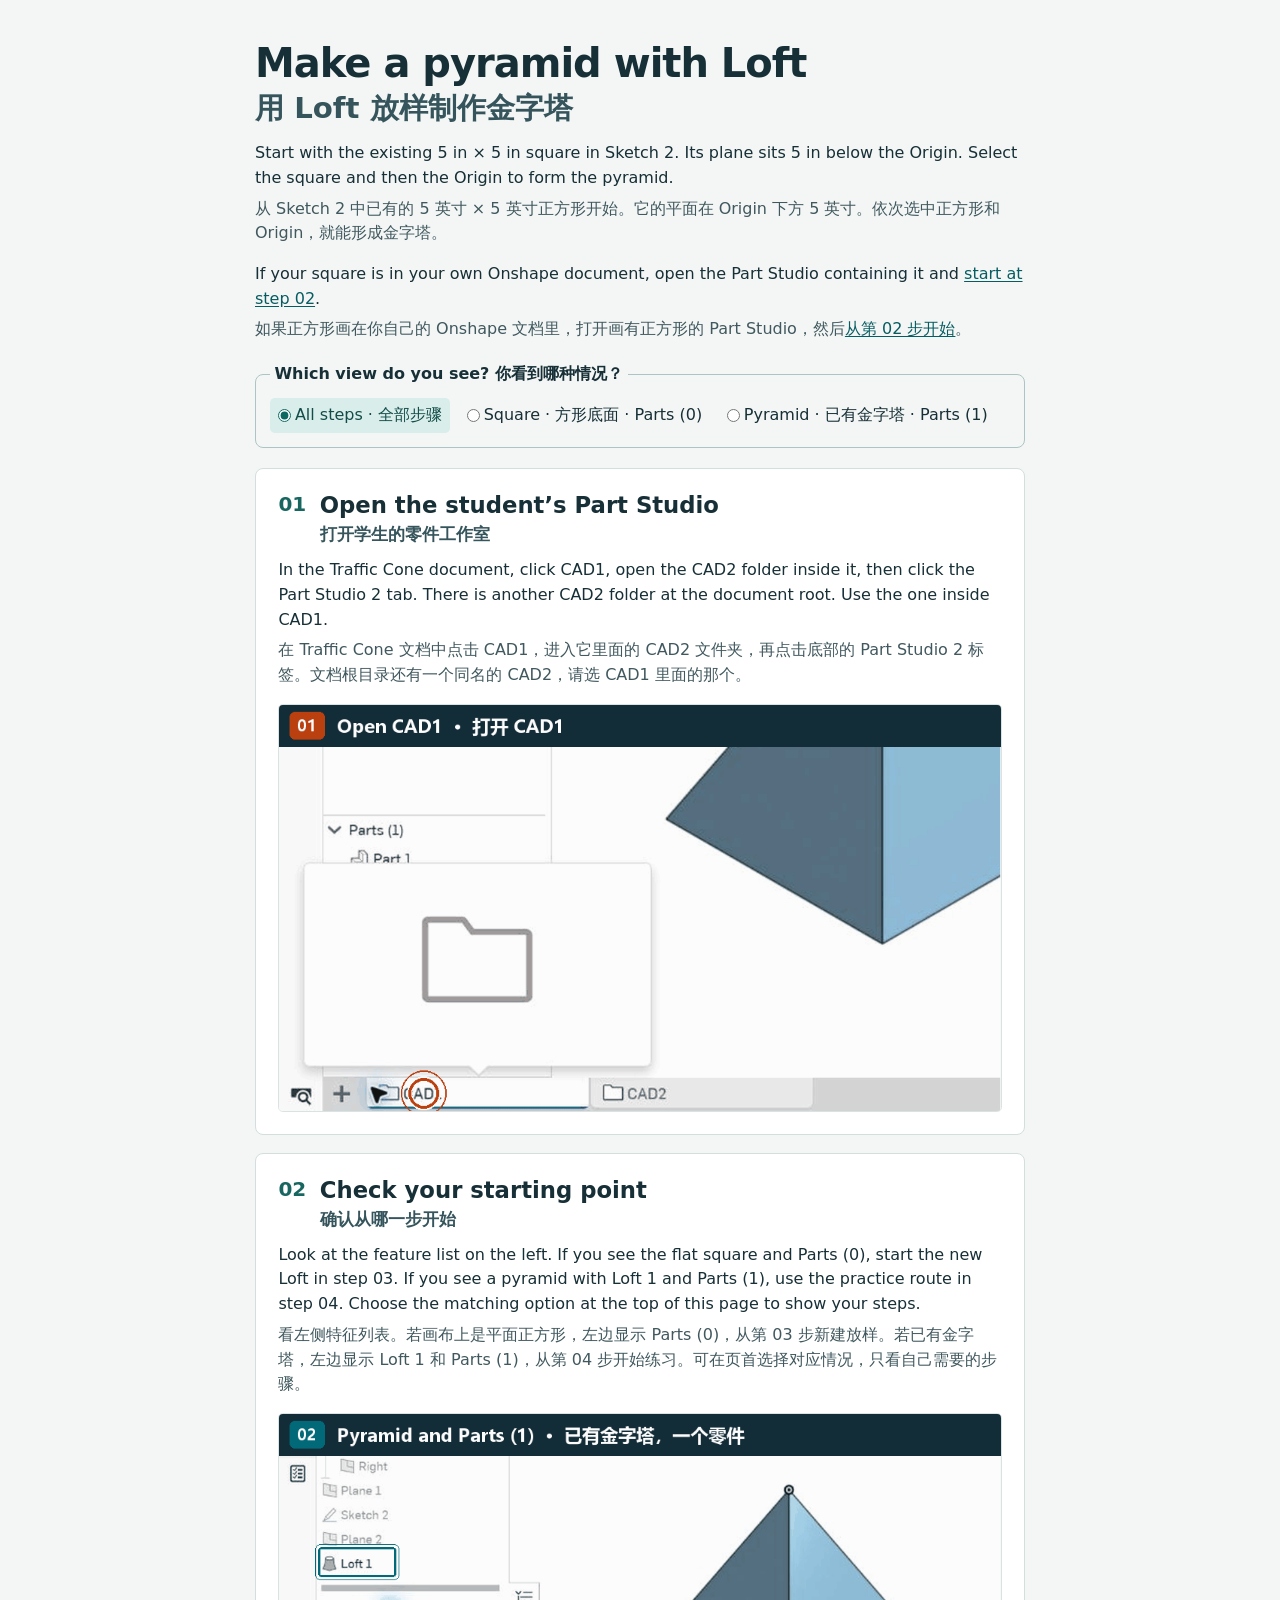
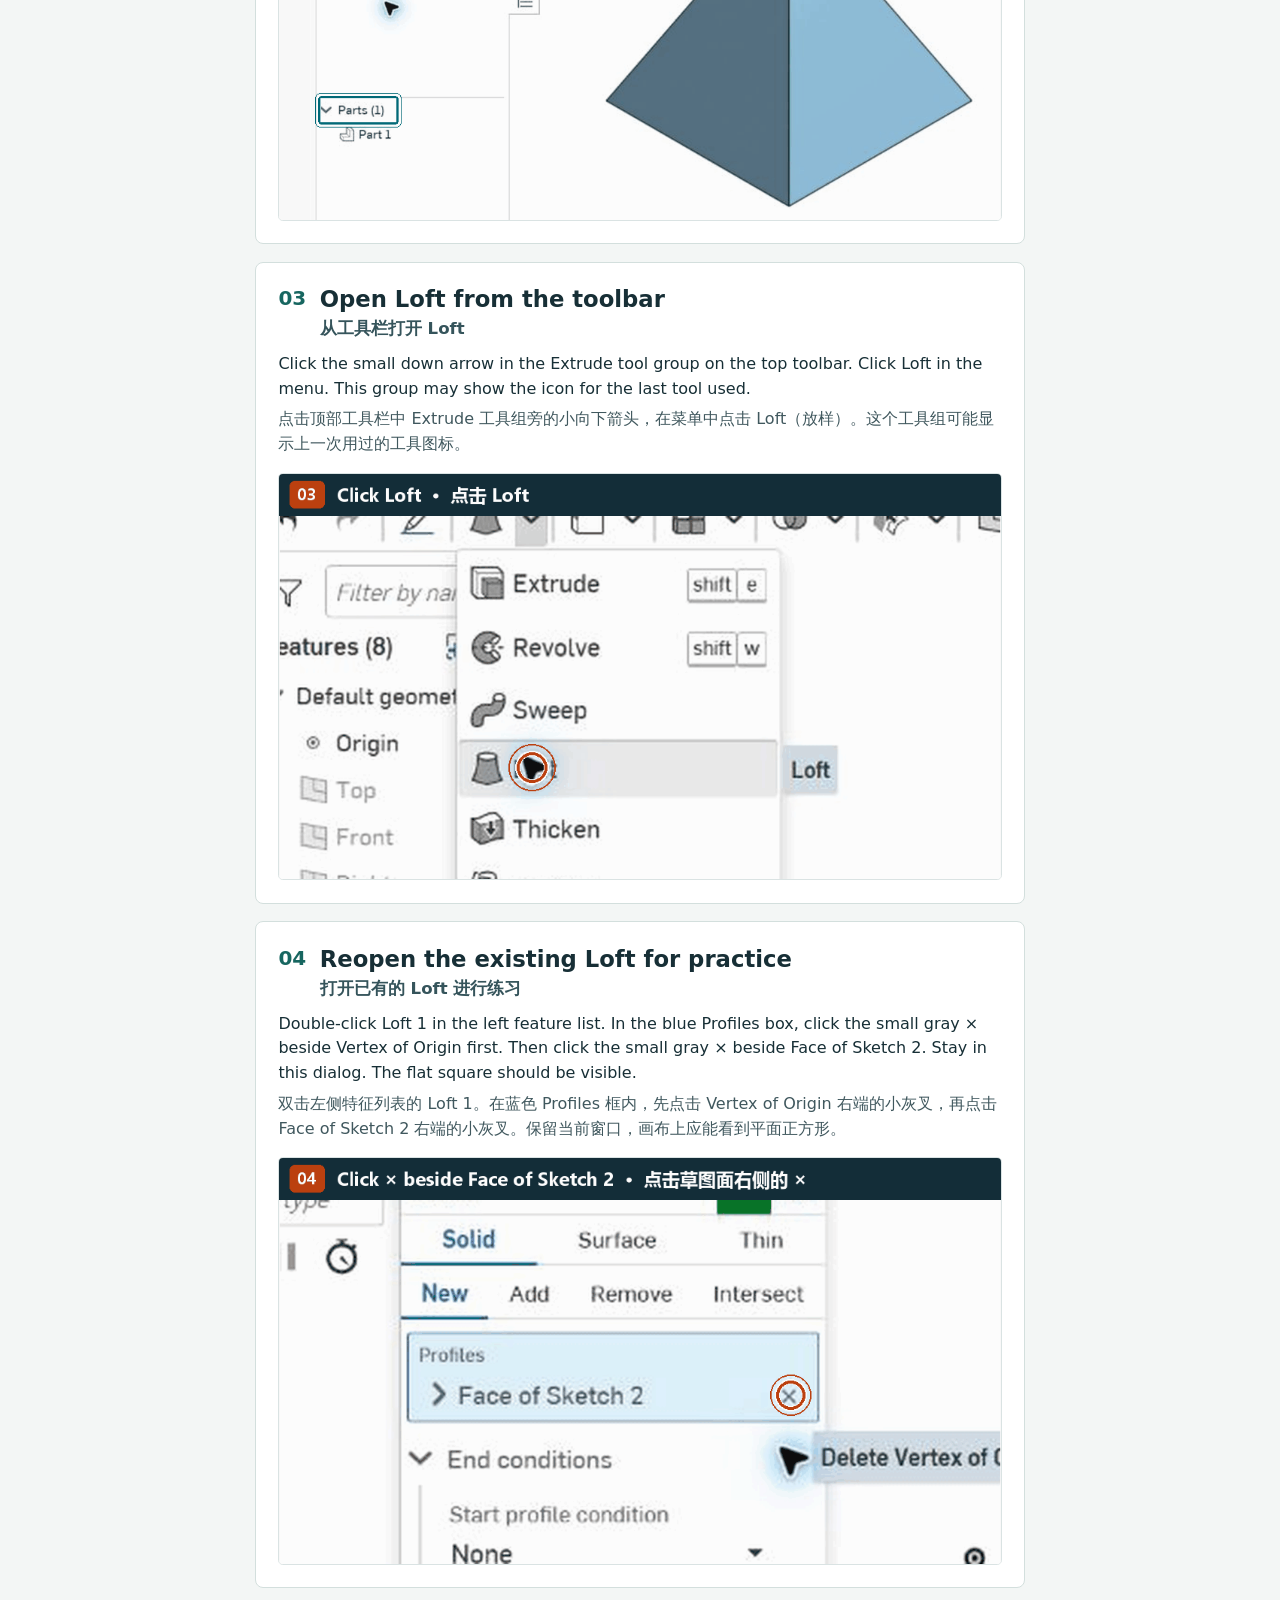
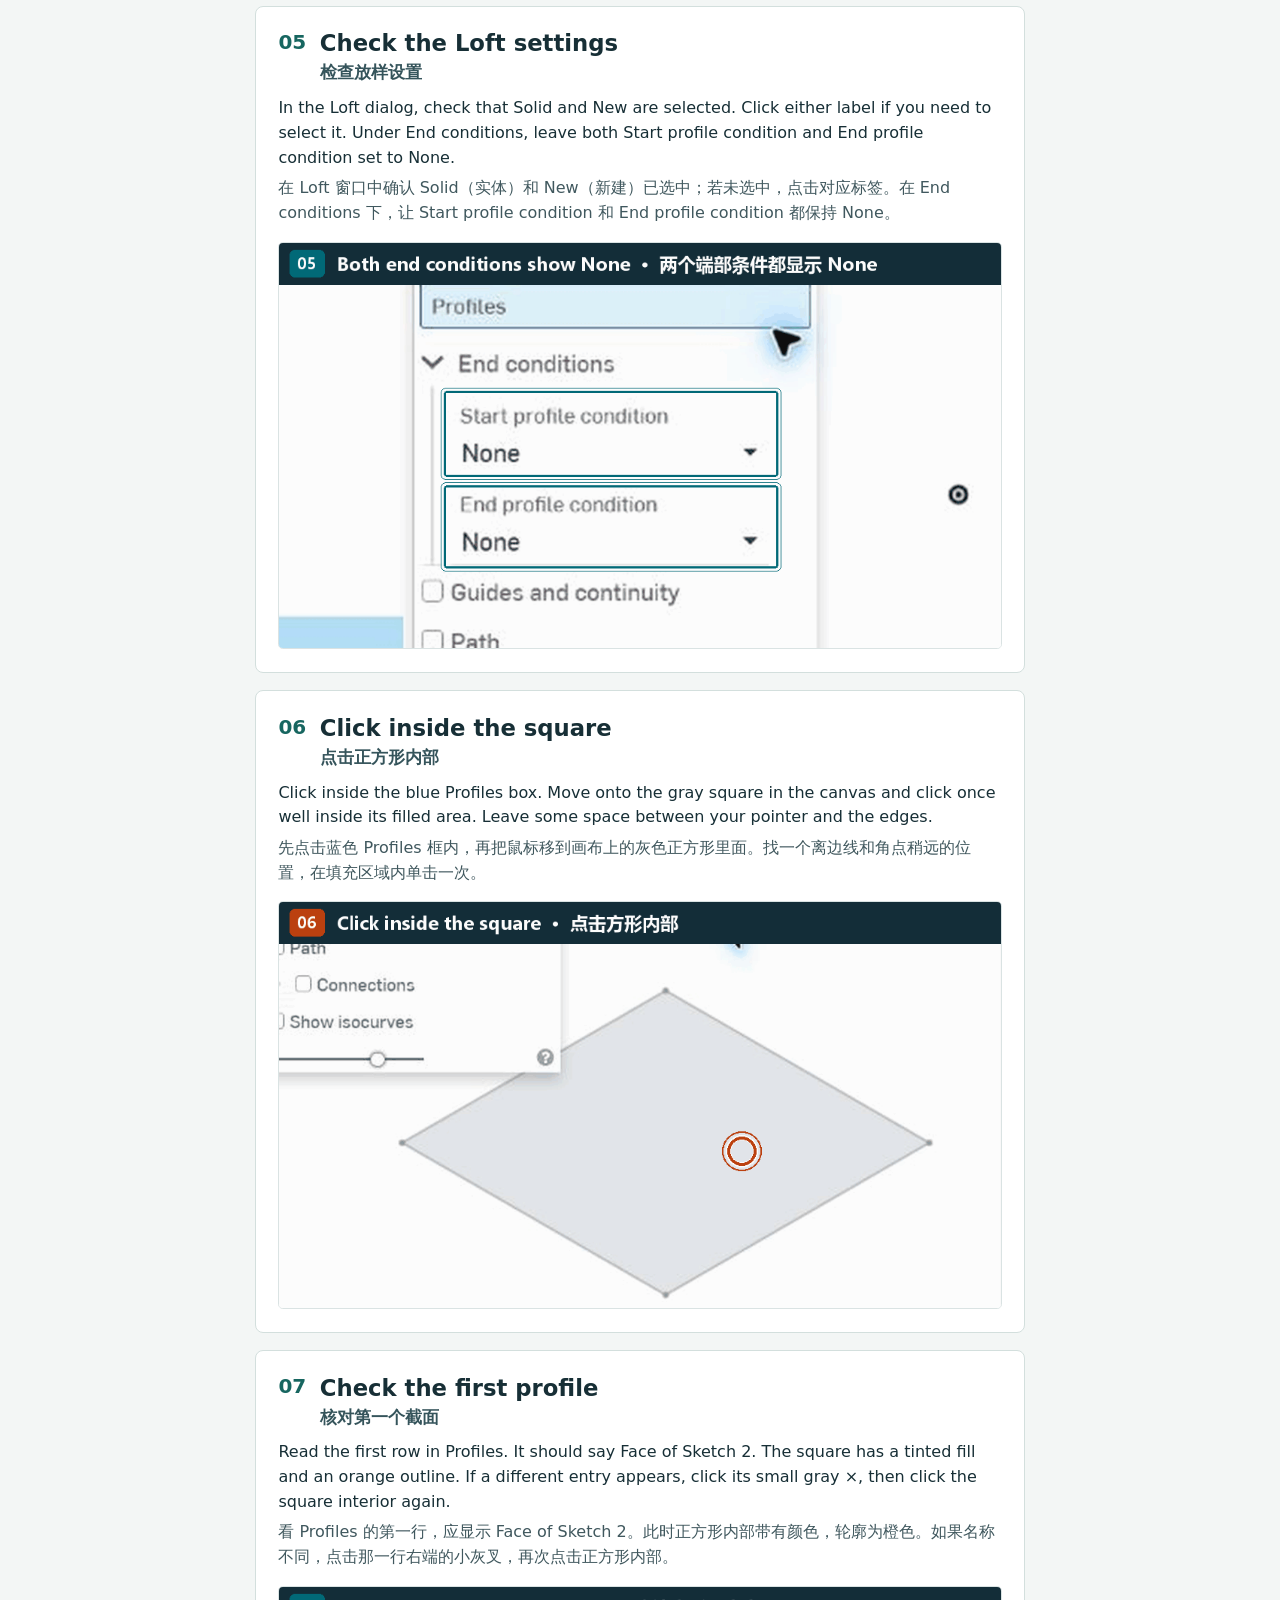
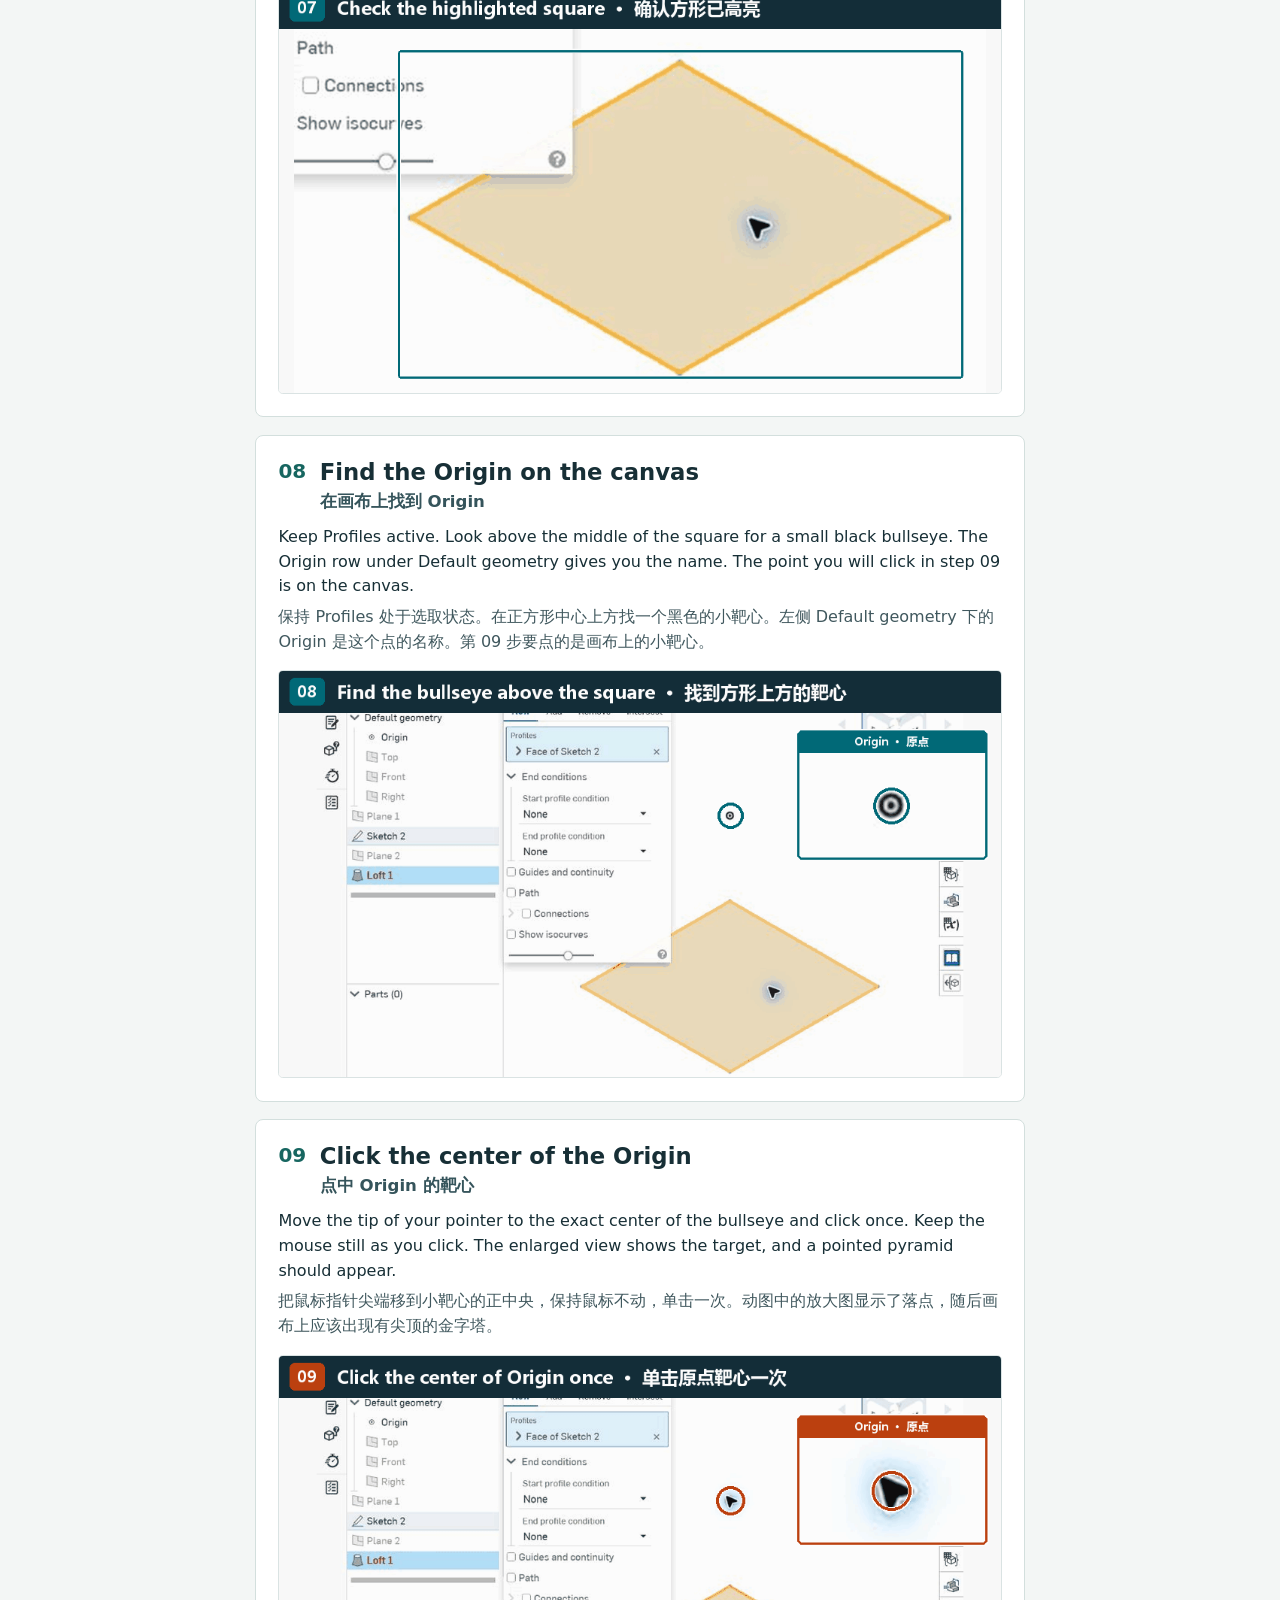
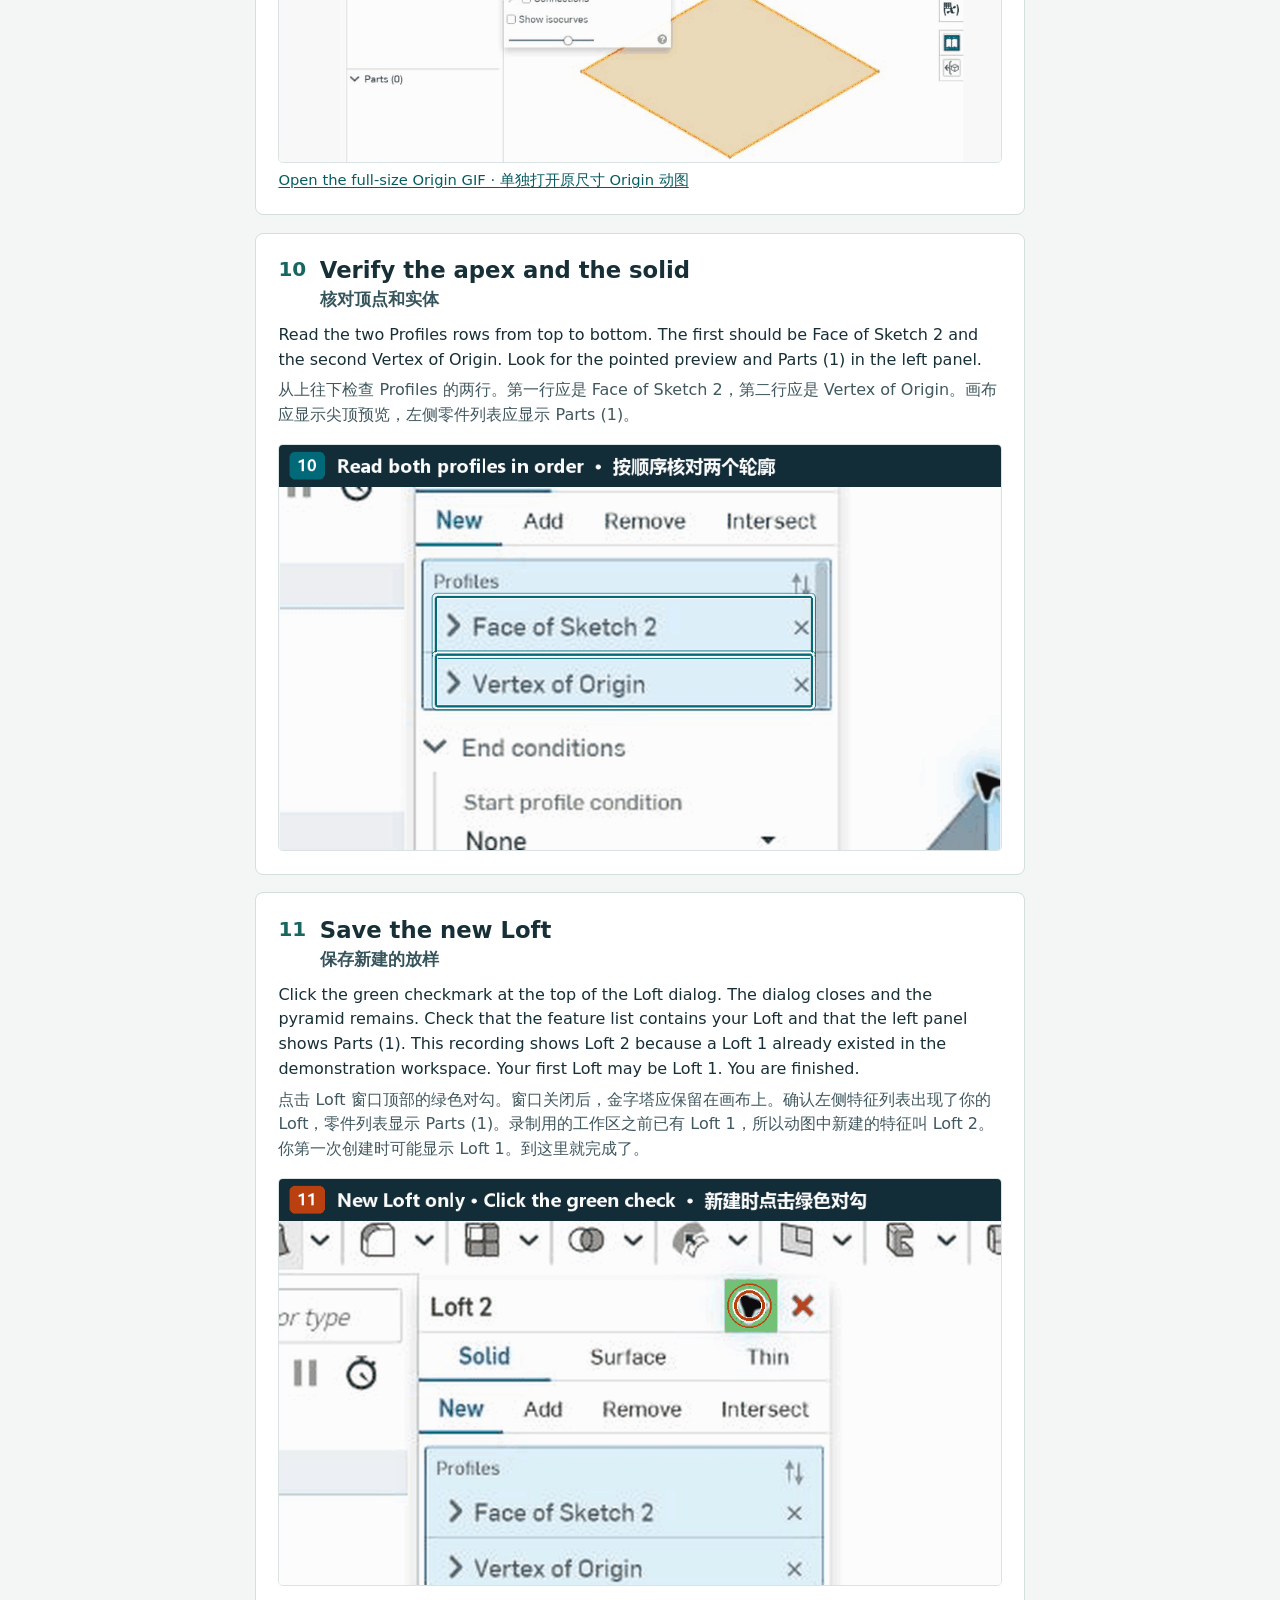
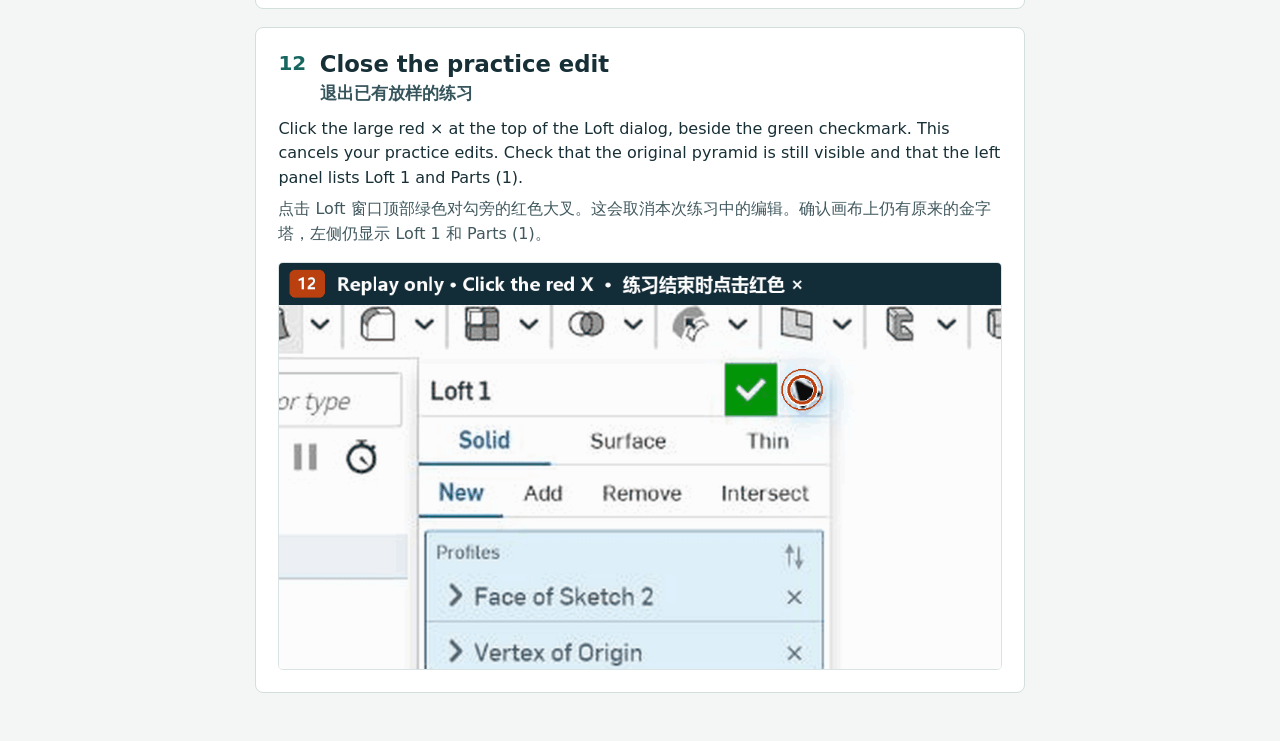
==== index.html @ f52e6ecb "Publish bilingual Onshape pyramid loft tutorial" ====
<!doctype html>
<html lang="en"><head><meta charset="utf-8"><meta name="viewport" content="width=device-width, initial-scale=1">
<title>Make a pyramid with Loft · 金字塔放样</title>
<style>
:root{font-family:"Segoe UI","Microsoft YaHei",system-ui,sans-serif;color:#172f36;background:#f3f6f5;line-height:1.55}
*{box-sizing:border-box}body{margin:0}main{max-width:850px;margin:auto;padding:2.5rem clamp(.85rem,4vw,2.5rem) 3rem}
h1,h2,p{margin:0}h1{font-size:clamp(1.7rem,5vw,2.5rem);line-height:1.15;letter-spacing:-.025em}h1 span,h2 span{display:block;font-size:.73em;margin-top:.35rem;color:#35545b;letter-spacing:0}
.intro{margin-top:1rem}.zh{margin-top:.36rem;color:#40585e}a{color:#075c61;text-underline-offset:.15em}
fieldset{margin:1.25rem 0;padding:.7rem .85rem .9rem;border:1px solid #adc4c4;border-radius:.5rem}legend{font-weight:650;padding:0 .3rem}
.routes{display:flex;flex-wrap:wrap;gap:.5rem}.routes label{border-radius:.3rem;cursor:pointer;padding:.3rem .52rem;display:inline-flex;align-items:center;gap:.25rem}
.routes label:has(input:checked){background:#d9eeeb;color:#134c48}.routes input{accent-color:#0d6862;margin:0}
article{padding:clamp(.9rem,3vw,1.4rem);margin-top:1.1rem;border:1px solid #d3dfdd;background:white;border-radius:.5rem;scroll-margin-top:1rem}
h2{font-size:clamp(1.15rem,3vw,1.42rem);line-height:1.25;display:flex;align-items:flex-start;gap:.85rem;margin-bottom:.75rem}
.num{font-size:.88em;color:#176660;padding-top:.06rem;font-variant-numeric:tabular-nums}
figure{margin:1rem 0 0}img{display:block;width:100%;height:auto;border:1px solid #dae3e3;border-radius:.3rem}figcaption{margin-top:.4rem;font-size:.92rem}
[hidden]{display:none!important}@media(max-width:520px){main{padding-top:1.4rem}.routes{flex-direction:column;align-items:flex-start}}
@media print{article{break-inside:avoid}fieldset{display:none}}
</style></head>
<body><main><header>
<h1>Make a pyramid with Loft<span lang="zh-CN">用 Loft 放样制作金字塔</span></h1>
<p class="intro">Start with the existing 5 in × 5 in square in Sketch 2. Its plane sits 5 in below the Origin. Select the square and then the Origin to form the pyramid.</p>
<p class="zh" lang="zh-CN">从 Sketch 2 中已有的 5 英寸 × 5 英寸正方形开始。它的平面在 Origin 下方 5 英寸。依次选中正方形和 Origin，就能形成金字塔。</p>
<p class="intro">If your square is in your own Onshape document, open the Part Studio containing it and <a href="#step-02">start at step 02</a>.</p>
<p class="zh" lang="zh-CN">如果正方形画在你自己的 Onshape 文档里，打开画有正方形的 Part Studio，然后<a href="#step-02">从第 02 步开始</a>。</p>
</header>
<fieldset id="route-picker" hidden><legend>Which view do you see? <span lang="zh-CN">你看到哪种情况？</span></legend>
<div class="routes">
<label><input type="radio" name="route" value="all" checked>All steps · 全部步骤</label>
<label><input type="radio" name="route" value="new">Square · 方形底面 · Parts (0)</label>
<label><input type="radio" name="route" value="practice">Pyramid · 已有金字塔 · Parts (1)</label>
</div></fieldset><article id="step-01" data-route="both"><h2><b class="num">01</b><b>Open the student’s Part Studio<span lang="zh-CN">打开学生的零件工作室</span></b></h2><p>In the Traffic Cone document, click CAD1, open the CAD2 folder inside it, then click the Part Studio 2 tab. There is another CAD2 folder at the document root. Use the one inside CAD1.</p><p lang="zh-CN" class="zh">在 Traffic Cone 文档中点击 CAD1，进入它里面的 CAD2 文件夹，再点击底部的 Part Studio 2 标签。文档根目录还有一个同名的 CAD2，请选 CAD1 里面的那个。</p><figure><img src="GIF/01.gif" width="960" height="540" loading="lazy" alt="Step 01: Open the student’s Part Studio · 打开学生的零件工作室"></figure></article>
<article id="step-02" data-route="both"><h2><b class="num">02</b><b>Check your starting point<span lang="zh-CN">确认从哪一步开始</span></b></h2><p>Look at the feature list on the left. If you see the flat square and Parts (0), start the new Loft in step 03. If you see a pyramid with Loft 1 and Parts (1), use the practice route in step 04. Choose the matching option at the top of this page to show your steps.</p><p lang="zh-CN" class="zh">看左侧特征列表。若画布上是平面正方形，左边显示 Parts (0)，从第 03 步新建放样。若已有金字塔，左边显示 Loft 1 和 Parts (1)，从第 04 步开始练习。可在页首选择对应情况，只看自己需要的步骤。</p><figure><img src="GIF/02.gif" width="960" height="540" loading="lazy" alt="Step 02: Check your starting point · 确认从哪一步开始"></figure></article>
<article id="step-03" data-route="new"><h2><b class="num">03</b><b>Open Loft from the toolbar<span lang="zh-CN">从工具栏打开 Loft</span></b></h2><p>Click the small down arrow in the Extrude tool group on the top toolbar. Click Loft in the menu. This group may show the icon for the last tool used.</p><p lang="zh-CN" class="zh">点击顶部工具栏中 Extrude 工具组旁的小向下箭头，在菜单中点击 Loft（放样）。这个工具组可能显示上一次用过的工具图标。</p><figure><img src="GIF/03.gif" width="960" height="540" loading="lazy" alt="Step 03: Open Loft from the toolbar · 从工具栏打开 Loft"></figure></article>
<article id="step-04" data-route="practice"><h2><b class="num">04</b><b>Reopen the existing Loft for practice<span lang="zh-CN">打开已有的 Loft 进行练习</span></b></h2><p>Double-click Loft 1 in the left feature list. In the blue Profiles box, click the small gray × beside Vertex of Origin first. Then click the small gray × beside Face of Sketch 2. Stay in this dialog. The flat square should be visible.</p><p lang="zh-CN" class="zh">双击左侧特征列表的 Loft 1。在蓝色 Profiles 框内，先点击 Vertex of Origin 右端的小灰叉，再点击 Face of Sketch 2 右端的小灰叉。保留当前窗口，画布上应能看到平面正方形。</p><figure><img src="GIF/04.gif" width="960" height="540" loading="lazy" alt="Step 04: Reopen the existing Loft for practice · 打开已有的 Loft 进行练习"></figure></article>
<article id="step-05" data-route="both"><h2><b class="num">05</b><b>Check the Loft settings<span lang="zh-CN">检查放样设置</span></b></h2><p>In the Loft dialog, check that Solid and New are selected. Click either label if you need to select it. Under End conditions, leave both Start profile condition and End profile condition set to None.</p><p lang="zh-CN" class="zh">在 Loft 窗口中确认 Solid（实体）和 New（新建）已选中；若未选中，点击对应标签。在 End conditions 下，让 Start profile condition 和 End profile condition 都保持 None。</p><figure><img src="GIF/05.gif" width="960" height="540" loading="lazy" alt="Step 05: Check the Loft settings · 检查放样设置"></figure></article>
<article id="step-06" data-route="both"><h2><b class="num">06</b><b>Click inside the square<span lang="zh-CN">点击正方形内部</span></b></h2><p>Click inside the blue Profiles box. Move onto the gray square in the canvas and click once well inside its filled area. Leave some space between your pointer and the edges.</p><p lang="zh-CN" class="zh">先点击蓝色 Profiles 框内，再把鼠标移到画布上的灰色正方形里面。找一个离边线和角点稍远的位置，在填充区域内单击一次。</p><figure><img src="GIF/06.gif" width="960" height="540" loading="lazy" alt="Step 06: Click inside the square · 点击正方形内部"></figure></article>
<article id="step-07" data-route="both"><h2><b class="num">07</b><b>Check the first profile<span lang="zh-CN">核对第一个截面</span></b></h2><p>Read the first row in Profiles. It should say Face of Sketch 2. The square has a tinted fill and an orange outline. If a different entry appears, click its small gray ×, then click the square interior again.</p><p lang="zh-CN" class="zh">看 Profiles 的第一行，应显示 Face of Sketch 2。此时正方形内部带有颜色，轮廓为橙色。如果名称不同，点击那一行右端的小灰叉，再次点击正方形内部。</p><figure><img src="GIF/07.gif" width="960" height="540" loading="lazy" alt="Step 07: Check the first profile · 核对第一个截面"></figure></article>
<article id="step-08" data-route="both"><h2><b class="num">08</b><b>Find the Origin on the canvas<span lang="zh-CN">在画布上找到 Origin</span></b></h2><p>Keep Profiles active. Look above the middle of the square for a small black bullseye. The Origin row under Default geometry gives you the name. The point you will click in step 09 is on the canvas.</p><p lang="zh-CN" class="zh">保持 Profiles 处于选取状态。在正方形中心上方找一个黑色的小靶心。左侧 Default geometry 下的 Origin 是这个点的名称。第 09 步要点的是画布上的小靶心。</p><figure><img src="GIF/08.gif" width="960" height="540" loading="lazy" alt="Step 08: Find the Origin on the canvas · 在画布上找到 Origin"></figure></article>
<article id="step-09" data-route="both"><h2><b class="num">09</b><b>Click the center of the Origin<span lang="zh-CN">点中 Origin 的靶心</span></b></h2><p>Move the tip of your pointer to the exact center of the bullseye and click once. Keep the mouse still as you click. The enlarged view shows the target, and a pointed pyramid should appear.</p><p lang="zh-CN" class="zh">把鼠标指针尖端移到小靶心的正中央，保持鼠标不动，单击一次。动图中的放大图显示了落点，随后画布上应该出现有尖顶的金字塔。</p><figure><img src="GIF/09.gif" width="960" height="540" loading="lazy" alt="Step 09: Click the center of the Origin · 点中 Origin 的靶心"><figcaption><a href="GIF/09.gif" target="_blank" rel="noopener">Open the full-size Origin GIF · <span lang="zh-CN">单独打开原尺寸 Origin 动图</span></a></figcaption></figure></article>
<article id="step-10" data-route="both"><h2><b class="num">10</b><b>Verify the apex and the solid<span lang="zh-CN">核对顶点和实体</span></b></h2><p>Read the two Profiles rows from top to bottom. The first should be Face of Sketch 2 and the second Vertex of Origin. Look for the pointed preview and Parts (1) in the left panel.</p><p lang="zh-CN" class="zh">从上往下检查 Profiles 的两行。第一行应是 Face of Sketch 2，第二行应是 Vertex of Origin。画布应显示尖顶预览，左侧零件列表应显示 Parts (1)。</p><figure><img src="GIF/10.gif" width="960" height="540" loading="lazy" alt="Step 10: Verify the apex and the solid · 核对顶点和实体"></figure></article>
<article id="step-11" data-route="new"><h2><b class="num">11</b><b>Save the new Loft<span lang="zh-CN">保存新建的放样</span></b></h2><p>Click the green checkmark at the top of the Loft dialog. The dialog closes and the pyramid remains. Check that the feature list contains your Loft and that the left panel shows Parts (1). This recording shows Loft 2 because a Loft 1 already existed in the demonstration workspace. Your first Loft may be Loft 1. You are finished.</p><p lang="zh-CN" class="zh">点击 Loft 窗口顶部的绿色对勾。窗口关闭后，金字塔应保留在画布上。确认左侧特征列表出现了你的 Loft，零件列表显示 Parts (1)。录制用的工作区之前已有 Loft 1，所以动图中新建的特征叫 Loft 2。你第一次创建时可能显示 Loft 1。到这里就完成了。</p><figure><img src="GIF/11.gif" width="960" height="540" loading="lazy" alt="Step 11: Save the new Loft · 保存新建的放样"></figure></article>
<article id="step-12" data-route="practice"><h2><b class="num">12</b><b>Close the practice edit<span lang="zh-CN">退出已有放样的练习</span></b></h2><p>Click the large red × at the top of the Loft dialog, beside the green checkmark. This cancels your practice edits. Check that the original pyramid is still visible and that the left panel lists Loft 1 and Parts (1).</p><p lang="zh-CN" class="zh">点击 Loft 窗口顶部绿色对勾旁的红色大叉。这会取消本次练习中的编辑。确认画布上仍有原来的金字塔，左侧仍显示 Loft 1 和 Parts (1)。</p><figure><img src="GIF/12.gif" width="960" height="540" loading="lazy" alt="Step 12: Close the practice edit · 退出已有放样的练习"></figure></article>
</main><script>
const picker = document.querySelector('#route-picker');
picker.hidden = false;
picker.addEventListener('change', event => {
  const choice = event.target.value;
  document.querySelectorAll('article[data-route]').forEach(step => {
    step.hidden = choice !== 'all' && step.dataset.route !== 'both' && step.dataset.route !== choice;
  });
});
</script></body></html>
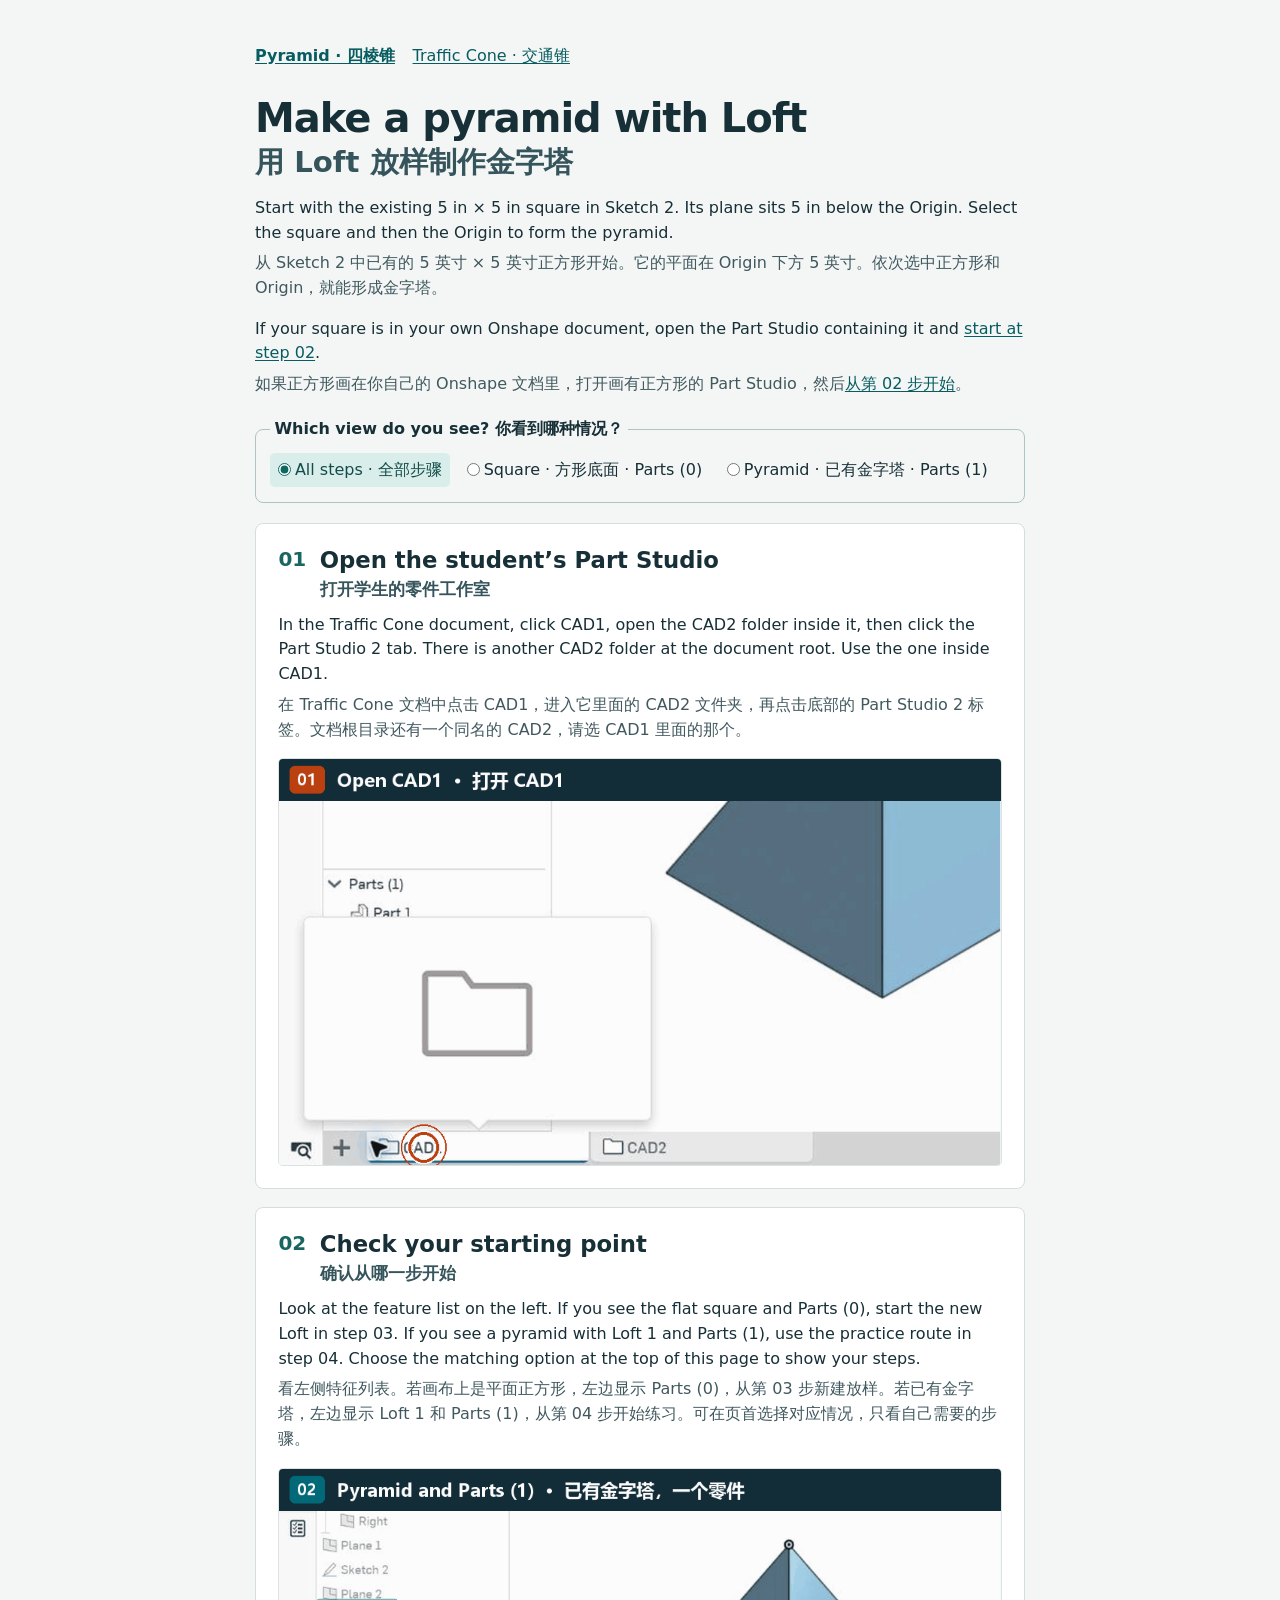
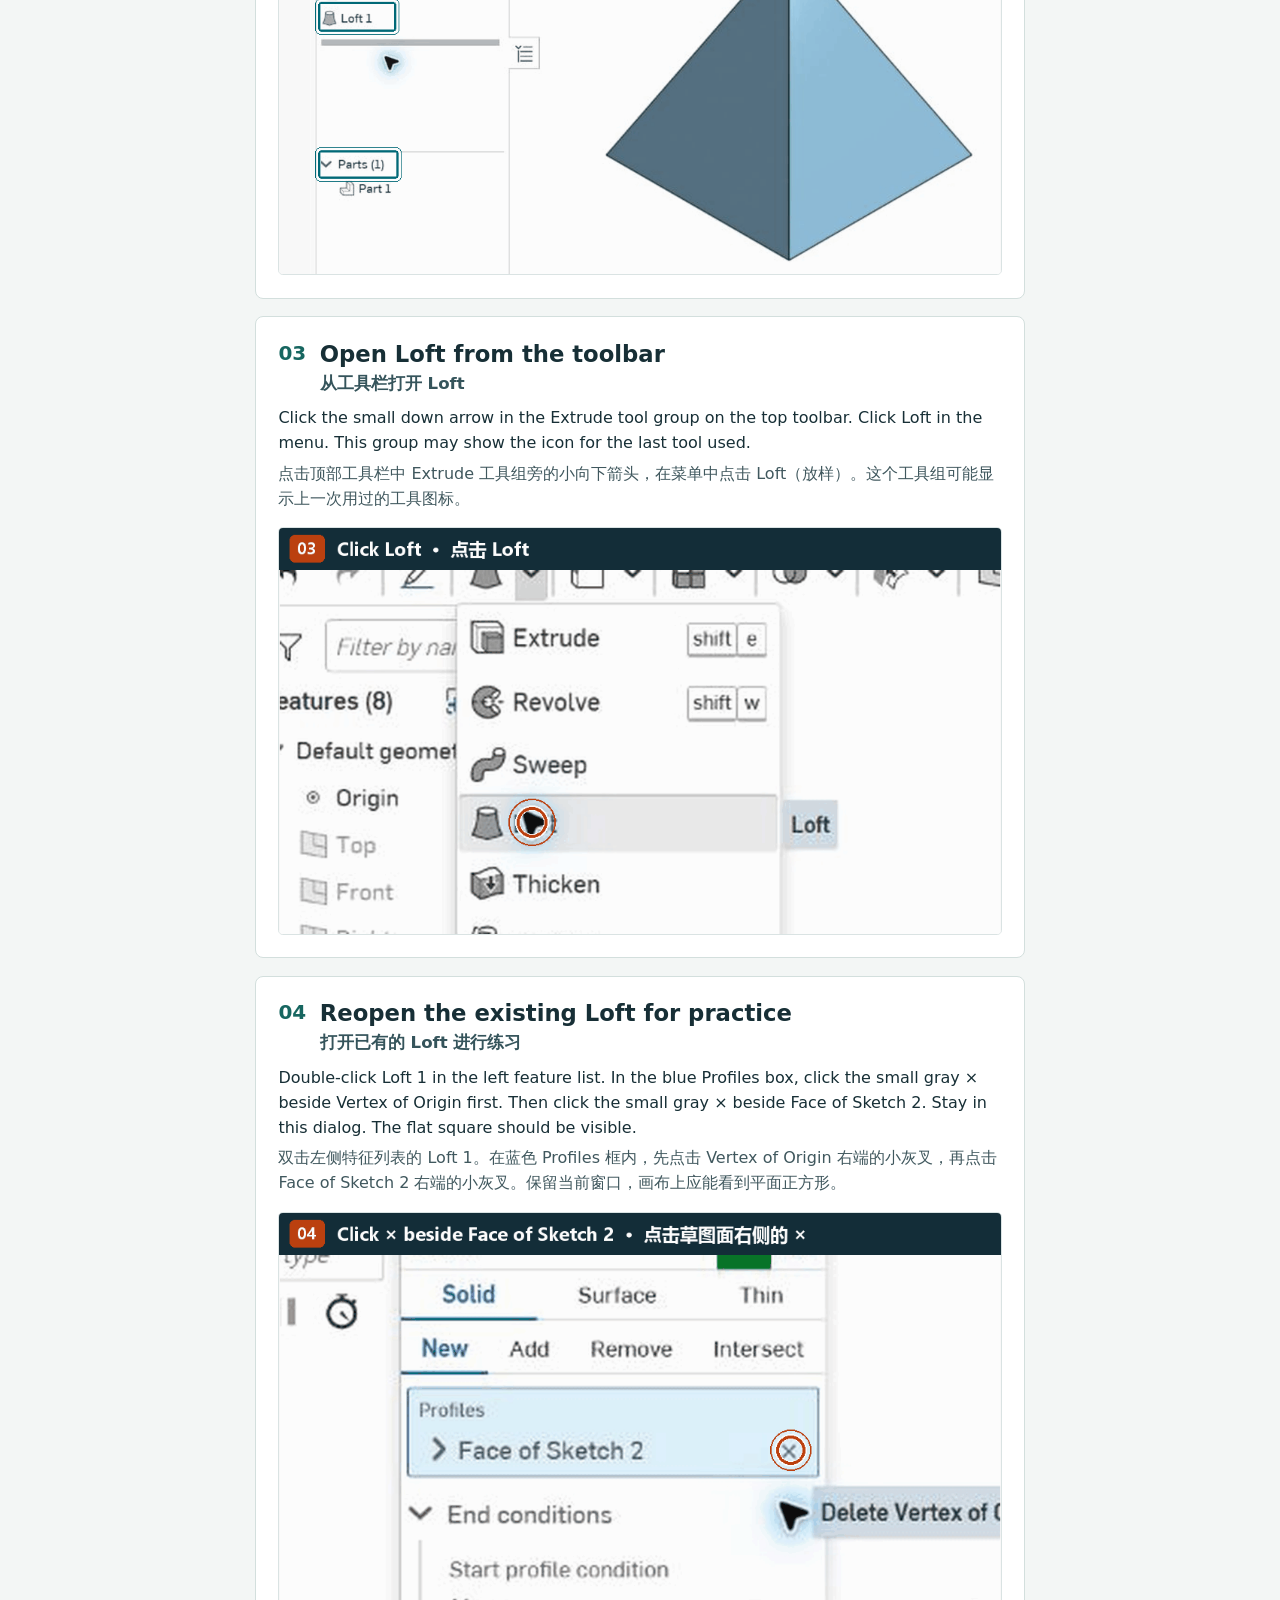
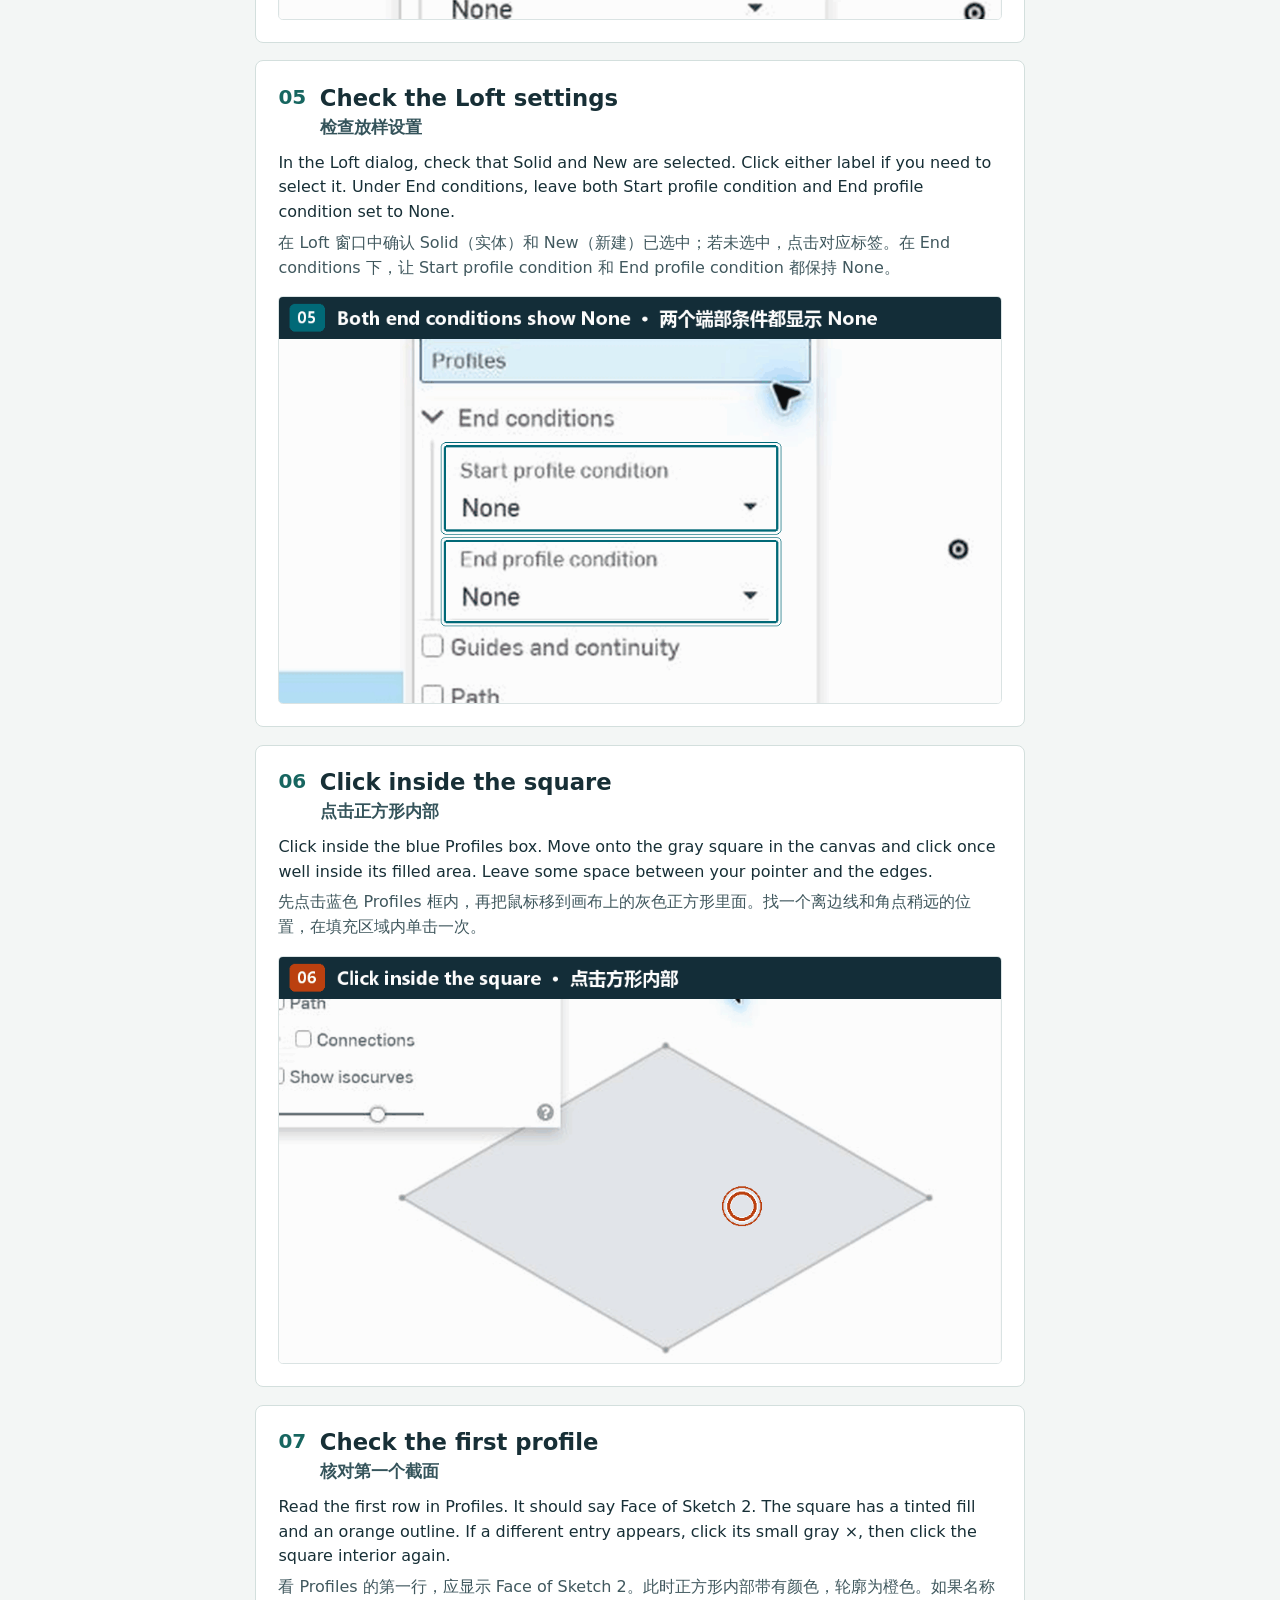
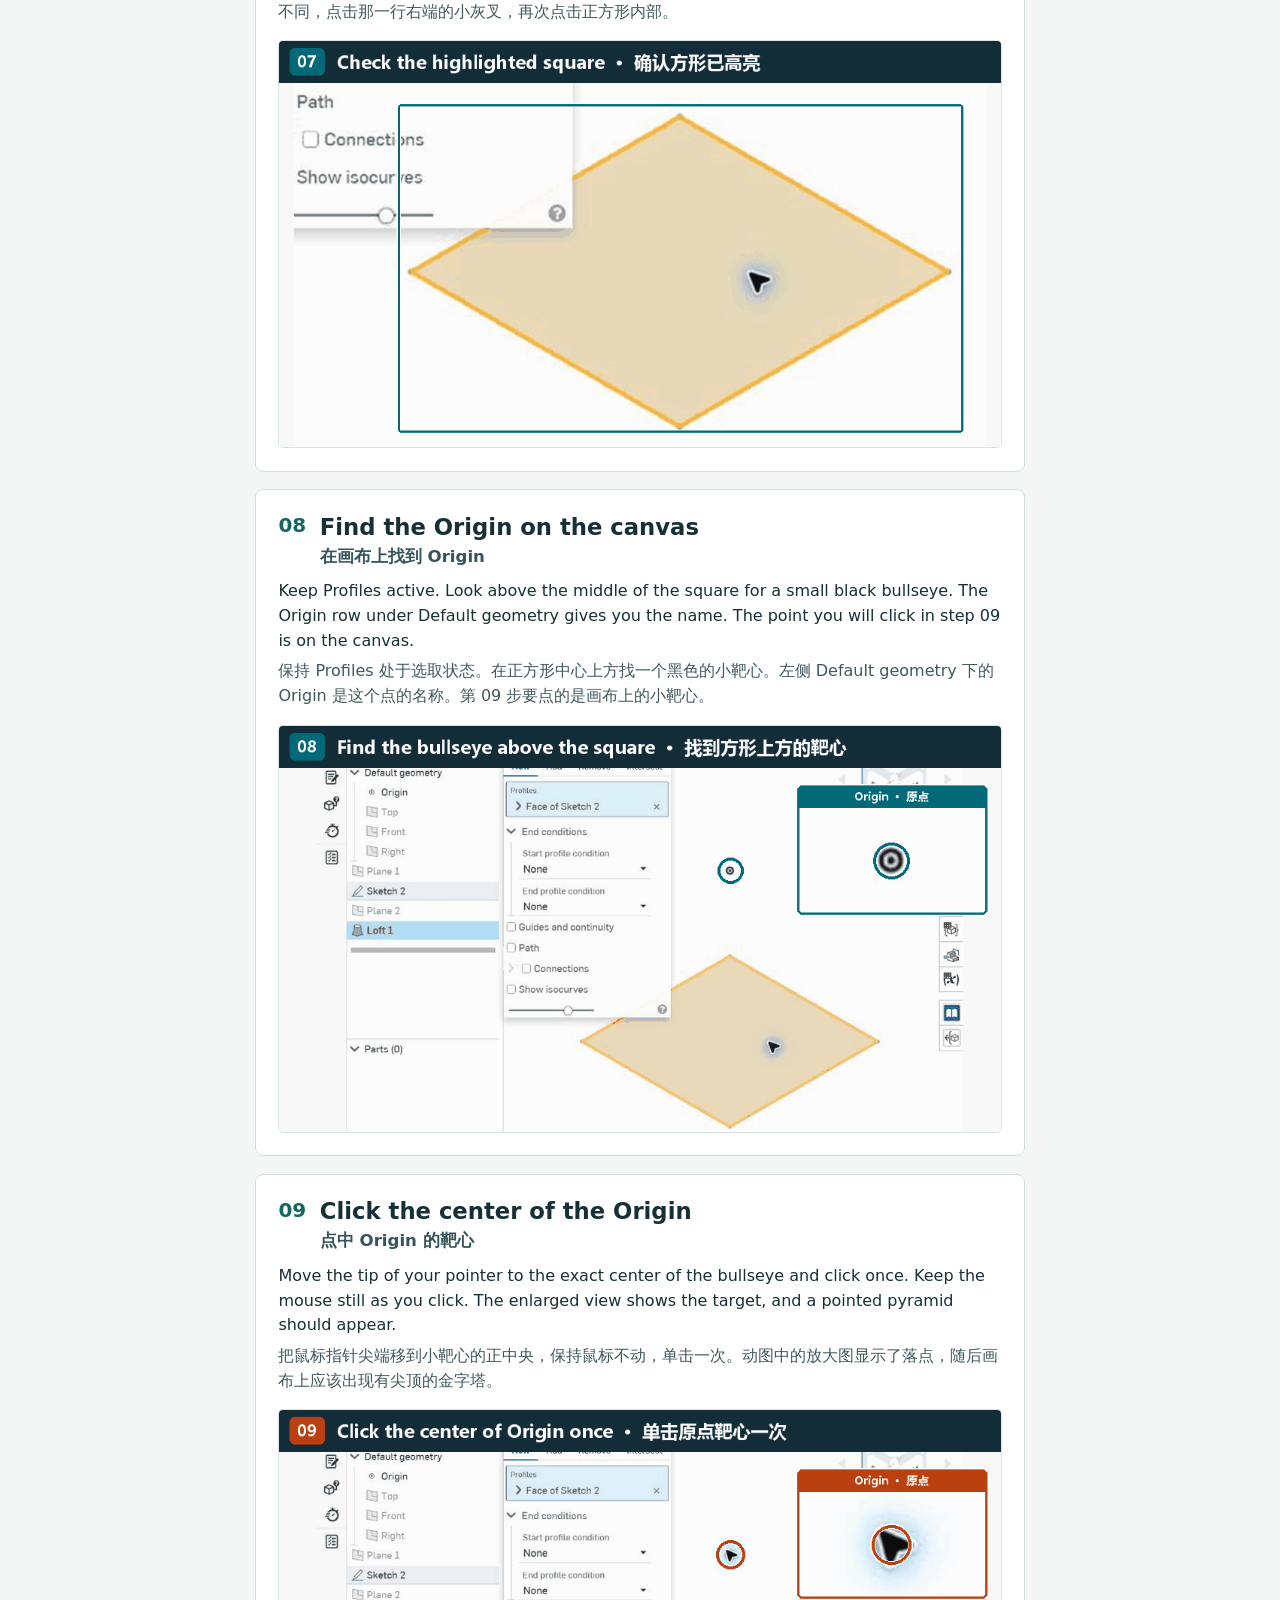
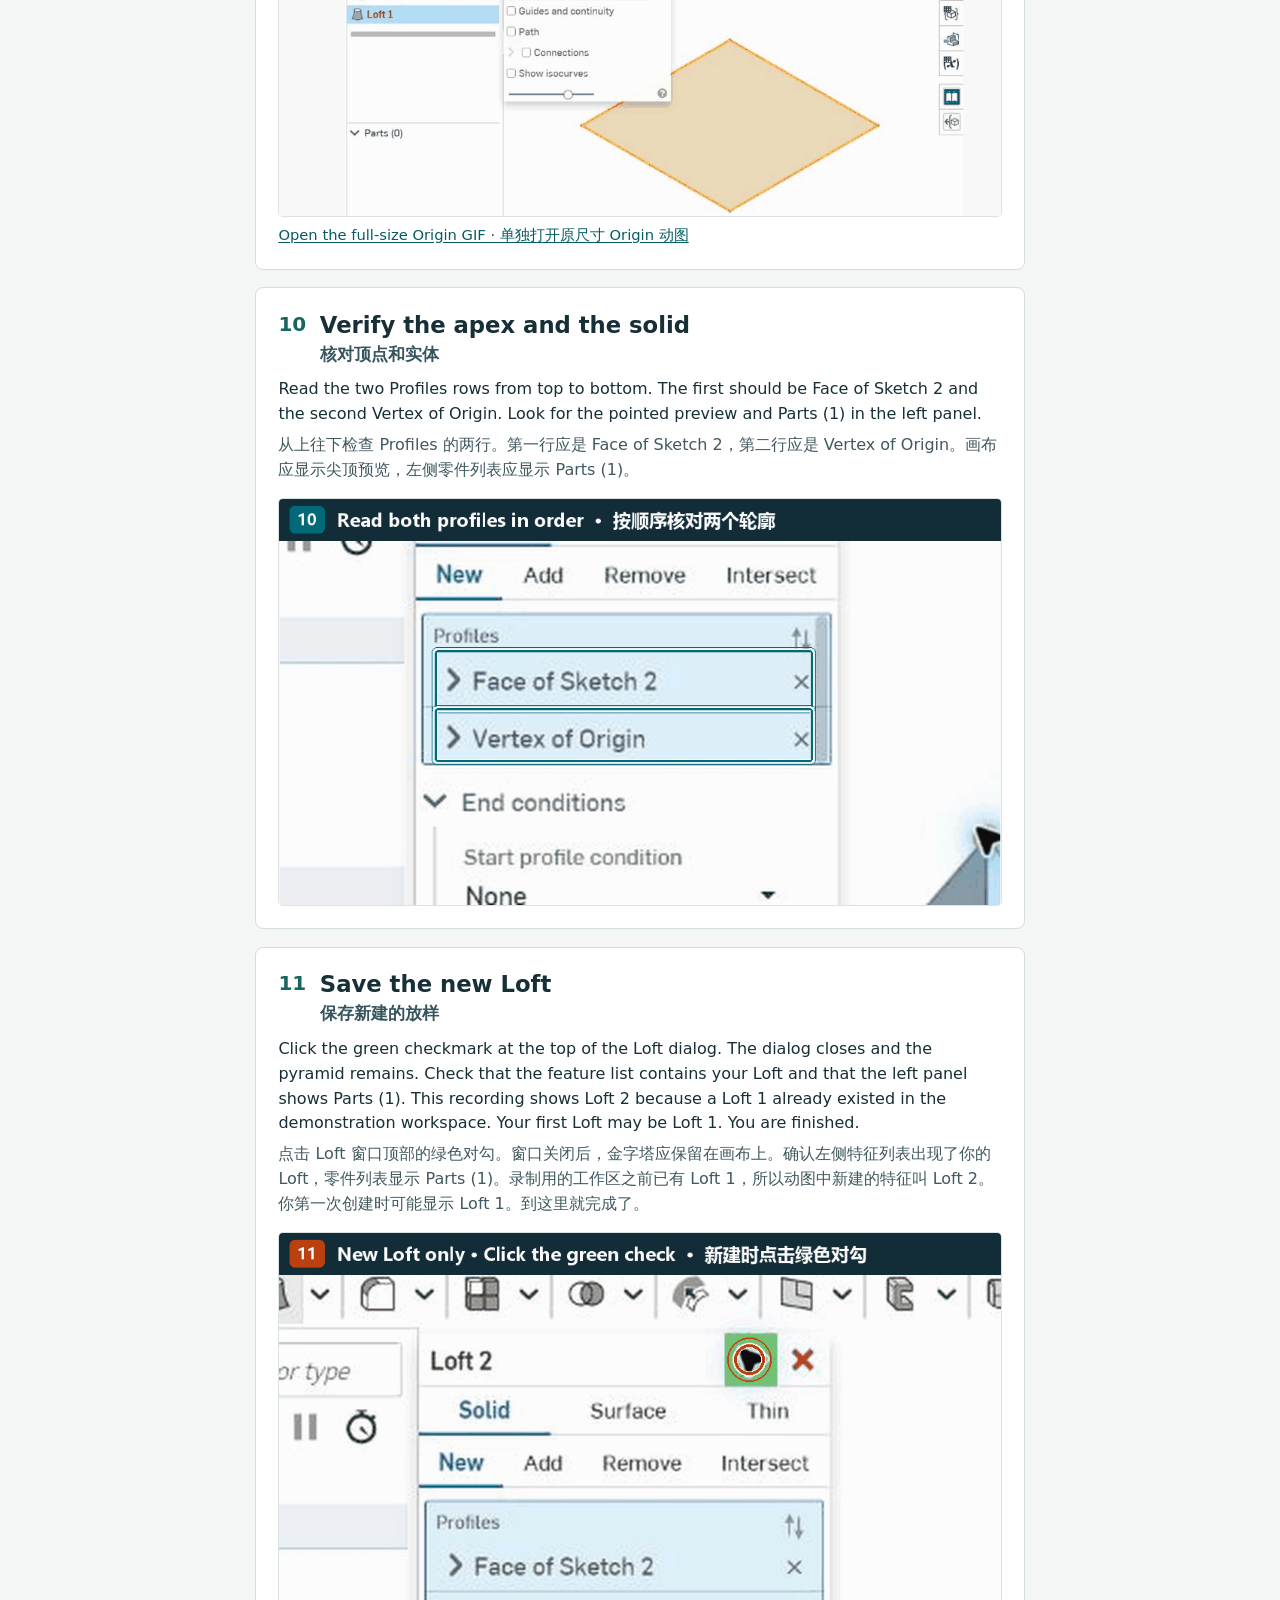
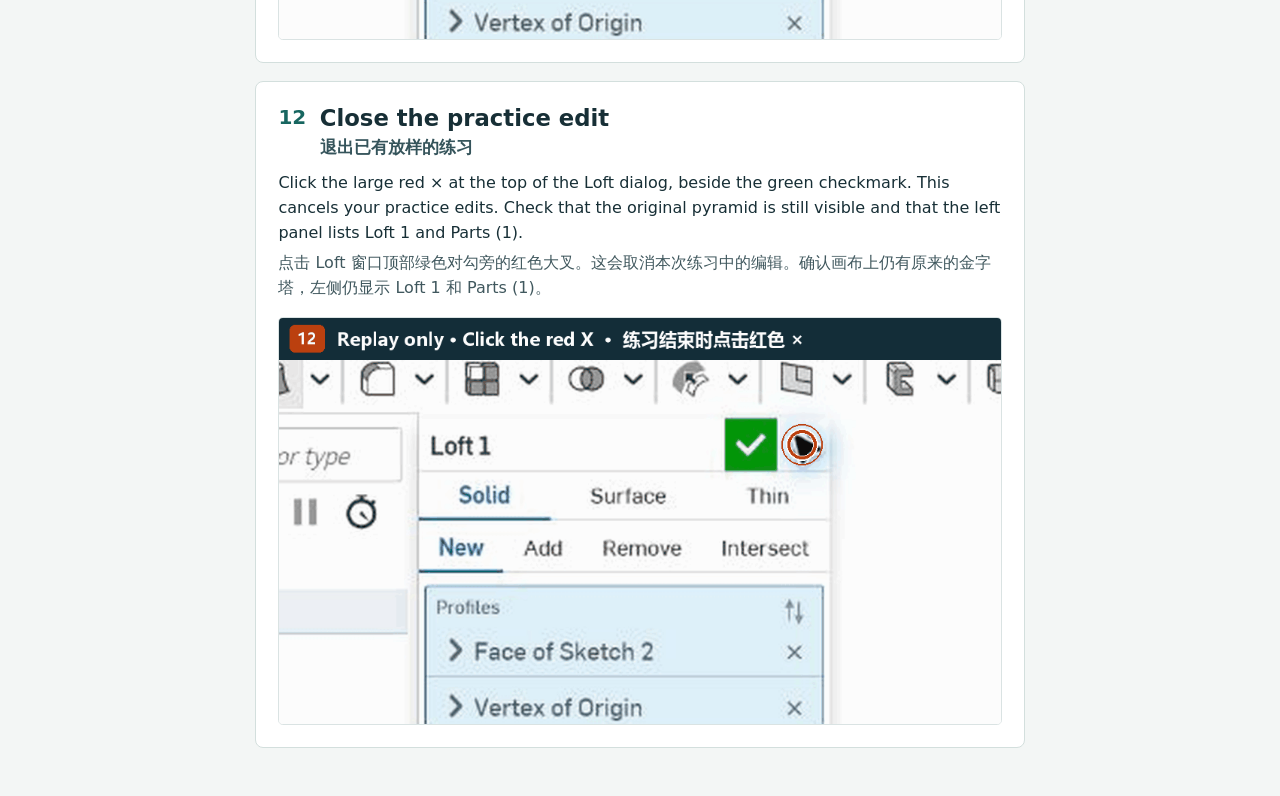
==== commit 6ff5a362: "Add bilingual traffic cone lesson with 56 animated steps" ====
--- a/index.html
+++ b/index.html
@@ -6,6 +6,7 @@
 *{box-sizing:border-box}body{margin:0}main{max-width:850px;margin:auto;padding:2.5rem clamp(.85rem,4vw,2.5rem) 3rem}
 h1,h2,p{margin:0}h1{font-size:clamp(1.7rem,5vw,2.5rem);line-height:1.15;letter-spacing:-.025em}h1 span,h2 span{display:block;font-size:.73em;margin-top:.35rem;color:#35545b;letter-spacing:0}
 .intro{margin-top:1rem}.zh{margin-top:.36rem;color:#40585e}a{color:#075c61;text-underline-offset:.15em}
+.lessons{display:flex;flex-wrap:wrap;gap:.55rem 1.1rem;align-items:center;margin:0 0 1.4rem;font-size:1rem}.lessons a{padding:.23rem 0}.lessons [aria-current]{font-weight:650}
 fieldset{margin:1.25rem 0;padding:.7rem .85rem .9rem;border:1px solid #adc4c4;border-radius:.5rem}legend{font-weight:650;padding:0 .3rem}
 .routes{display:flex;flex-wrap:wrap;gap:.5rem}.routes label{border-radius:.3rem;cursor:pointer;padding:.3rem .52rem;display:inline-flex;align-items:center;gap:.25rem}
 .routes label:has(input:checked){background:#d9eeeb;color:#134c48}.routes input{accent-color:#0d6862;margin:0}
@@ -16,7 +17,7 @@
 [hidden]{display:none!important}@media(max-width:520px){main{padding-top:1.4rem}.routes{flex-direction:column;align-items:flex-start}}
 @media print{article{break-inside:avoid}fieldset{display:none}}
 </style></head>
-<body><main><header>
+<body><main><nav class="lessons" aria-label="Lessons · 教程"><a href="./" aria-current="page">Pyramid · 四棱锥</a><a href="traffic-cone/">Traffic Cone · 交通锥</a></nav><header>
 <h1>Make a pyramid with Loft<span lang="zh-CN">用 Loft 放样制作金字塔</span></h1>
 <p class="intro">Start with the existing 5 in × 5 in square in Sketch 2. Its plane sits 5 in below the Origin. Select the square and then the Origin to form the pyramid.</p>
 <p class="zh" lang="zh-CN">从 Sketch 2 中已有的 5 英寸 × 5 英寸正方形开始。它的平面在 Origin 下方 5 英寸。依次选中正方形和 Origin，就能形成金字塔。</p>
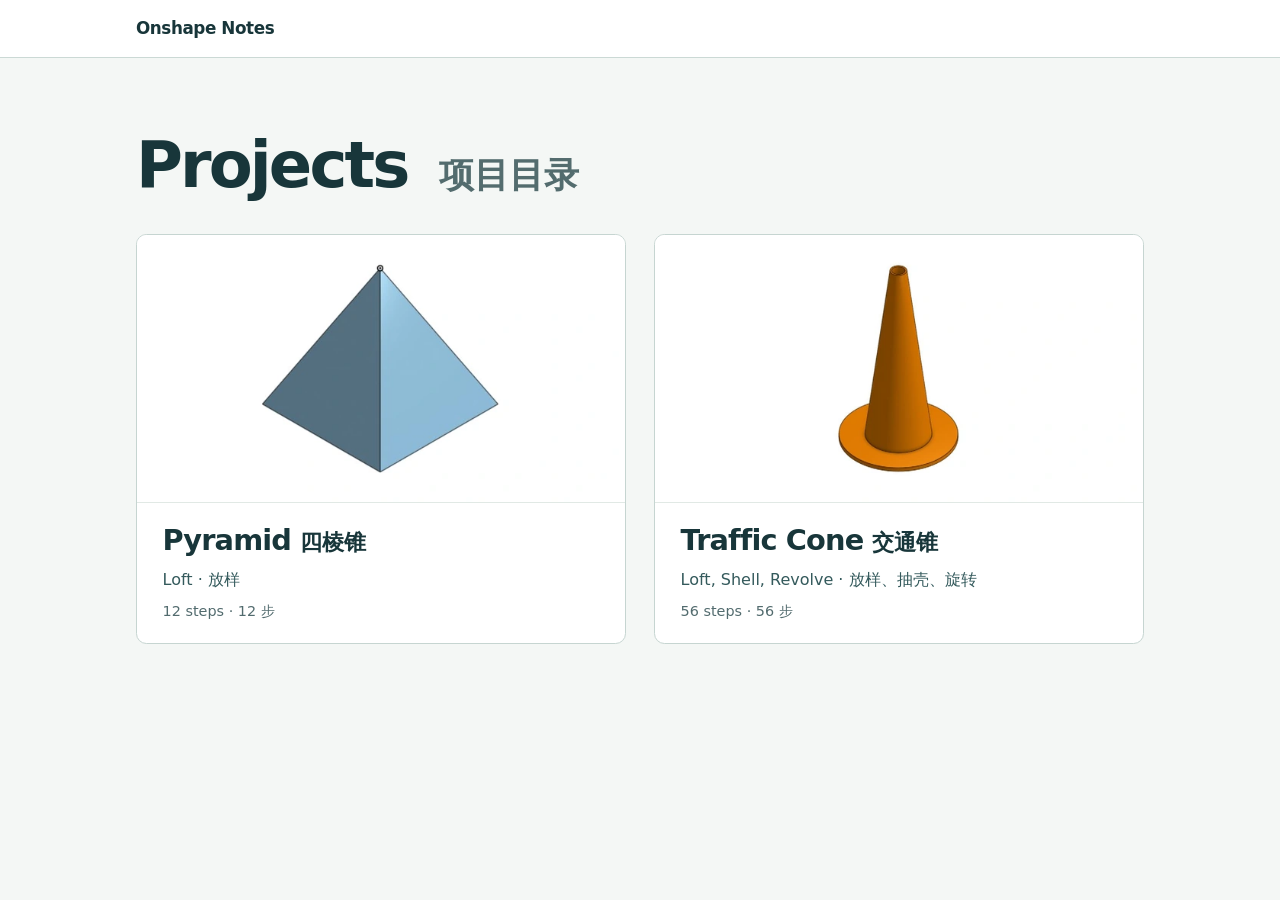
==== commit 0c7cc460: "Make the home page a project directory" ====
--- a/index.html
+++ b/index.html
@@ -1,53 +1,74 @@
 <!doctype html>
-<html lang="en"><head><meta charset="utf-8"><meta name="viewport" content="width=device-width, initial-scale=1">
-<title>Make a pyramid with Loft · 金字塔放样</title>
-<style>
-:root{font-family:"Segoe UI","Microsoft YaHei",system-ui,sans-serif;color:#172f36;background:#f3f6f5;line-height:1.55}
-*{box-sizing:border-box}body{margin:0}main{max-width:850px;margin:auto;padding:2.5rem clamp(.85rem,4vw,2.5rem) 3rem}
-h1,h2,p{margin:0}h1{font-size:clamp(1.7rem,5vw,2.5rem);line-height:1.15;letter-spacing:-.025em}h1 span,h2 span{display:block;font-size:.73em;margin-top:.35rem;color:#35545b;letter-spacing:0}
-.intro{margin-top:1rem}.zh{margin-top:.36rem;color:#40585e}a{color:#075c61;text-underline-offset:.15em}
-.lessons{display:flex;flex-wrap:wrap;gap:.55rem 1.1rem;align-items:center;margin:0 0 1.4rem;font-size:1rem}.lessons a{padding:.23rem 0}.lessons [aria-current]{font-weight:650}
-fieldset{margin:1.25rem 0;padding:.7rem .85rem .9rem;border:1px solid #adc4c4;border-radius:.5rem}legend{font-weight:650;padding:0 .3rem}
-.routes{display:flex;flex-wrap:wrap;gap:.5rem}.routes label{border-radius:.3rem;cursor:pointer;padding:.3rem .52rem;display:inline-flex;align-items:center;gap:.25rem}
-.routes label:has(input:checked){background:#d9eeeb;color:#134c48}.routes input{accent-color:#0d6862;margin:0}
-article{padding:clamp(.9rem,3vw,1.4rem);margin-top:1.1rem;border:1px solid #d3dfdd;background:white;border-radius:.5rem;scroll-margin-top:1rem}
-h2{font-size:clamp(1.15rem,3vw,1.42rem);line-height:1.25;display:flex;align-items:flex-start;gap:.85rem;margin-bottom:.75rem}
-.num{font-size:.88em;color:#176660;padding-top:.06rem;font-variant-numeric:tabular-nums}
-figure{margin:1rem 0 0}img{display:block;width:100%;height:auto;border:1px solid #dae3e3;border-radius:.3rem}figcaption{margin-top:.4rem;font-size:.92rem}
-[hidden]{display:none!important}@media(max-width:520px){main{padding-top:1.4rem}.routes{flex-direction:column;align-items:flex-start}}
-@media print{article{break-inside:avoid}fieldset{display:none}}
-</style></head>
-<body><main><nav class="lessons" aria-label="Lessons · 教程"><a href="./" aria-current="page">Pyramid · 四棱锥</a><a href="traffic-cone/">Traffic Cone · 交通锥</a></nav><header>
-<h1>Make a pyramid with Loft<span lang="zh-CN">用 Loft 放样制作金字塔</span></h1>
-<p class="intro">Start with the existing 5 in × 5 in square in Sketch 2. Its plane sits 5 in below the Origin. Select the square and then the Origin to form the pyramid.</p>
-<p class="zh" lang="zh-CN">从 Sketch 2 中已有的 5 英寸 × 5 英寸正方形开始。它的平面在 Origin 下方 5 英寸。依次选中正方形和 Origin，就能形成金字塔。</p>
-<p class="intro">If your square is in your own Onshape document, open the Part Studio containing it and <a href="#step-02">start at step 02</a>.</p>
-<p class="zh" lang="zh-CN">如果正方形画在你自己的 Onshape 文档里，打开画有正方形的 Part Studio，然后<a href="#step-02">从第 02 步开始</a>。</p>
-</header>
-<fieldset id="route-picker" hidden><legend>Which view do you see? <span lang="zh-CN">你看到哪种情况？</span></legend>
-<div class="routes">
-<label><input type="radio" name="route" value="all" checked>All steps · 全部步骤</label>
-<label><input type="radio" name="route" value="new">Square · 方形底面 · Parts (0)</label>
-<label><input type="radio" name="route" value="practice">Pyramid · 已有金字塔 · Parts (1)</label>
-</div></fieldset><article id="step-01" data-route="both"><h2><b class="num">01</b><b>Open the student’s Part Studio<span lang="zh-CN">打开学生的零件工作室</span></b></h2><p>In the Traffic Cone document, click CAD1, open the CAD2 folder inside it, then click the Part Studio 2 tab. There is another CAD2 folder at the document root. Use the one inside CAD1.</p><p lang="zh-CN" class="zh">在 Traffic Cone 文档中点击 CAD1，进入它里面的 CAD2 文件夹，再点击底部的 Part Studio 2 标签。文档根目录还有一个同名的 CAD2，请选 CAD1 里面的那个。</p><figure><img src="GIF/01.gif" width="960" height="540" loading="lazy" alt="Step 01: Open the student’s Part Studio · 打开学生的零件工作室"></figure></article>
-<article id="step-02" data-route="both"><h2><b class="num">02</b><b>Check your starting point<span lang="zh-CN">确认从哪一步开始</span></b></h2><p>Look at the feature list on the left. If you see the flat square and Parts (0), start the new Loft in step 03. If you see a pyramid with Loft 1 and Parts (1), use the practice route in step 04. Choose the matching option at the top of this page to show your steps.</p><p lang="zh-CN" class="zh">看左侧特征列表。若画布上是平面正方形，左边显示 Parts (0)，从第 03 步新建放样。若已有金字塔，左边显示 Loft 1 和 Parts (1)，从第 04 步开始练习。可在页首选择对应情况，只看自己需要的步骤。</p><figure><img src="GIF/02.gif" width="960" height="540" loading="lazy" alt="Step 02: Check your starting point · 确认从哪一步开始"></figure></article>
-<article id="step-03" data-route="new"><h2><b class="num">03</b><b>Open Loft from the toolbar<span lang="zh-CN">从工具栏打开 Loft</span></b></h2><p>Click the small down arrow in the Extrude tool group on the top toolbar. Click Loft in the menu. This group may show the icon for the last tool used.</p><p lang="zh-CN" class="zh">点击顶部工具栏中 Extrude 工具组旁的小向下箭头，在菜单中点击 Loft（放样）。这个工具组可能显示上一次用过的工具图标。</p><figure><img src="GIF/03.gif" width="960" height="540" loading="lazy" alt="Step 03: Open Loft from the toolbar · 从工具栏打开 Loft"></figure></article>
-<article id="step-04" data-route="practice"><h2><b class="num">04</b><b>Reopen the existing Loft for practice<span lang="zh-CN">打开已有的 Loft 进行练习</span></b></h2><p>Double-click Loft 1 in the left feature list. In the blue Profiles box, click the small gray × beside Vertex of Origin first. Then click the small gray × beside Face of Sketch 2. Stay in this dialog. The flat square should be visible.</p><p lang="zh-CN" class="zh">双击左侧特征列表的 Loft 1。在蓝色 Profiles 框内，先点击 Vertex of Origin 右端的小灰叉，再点击 Face of Sketch 2 右端的小灰叉。保留当前窗口，画布上应能看到平面正方形。</p><figure><img src="GIF/04.gif" width="960" height="540" loading="lazy" alt="Step 04: Reopen the existing Loft for practice · 打开已有的 Loft 进行练习"></figure></article>
-<article id="step-05" data-route="both"><h2><b class="num">05</b><b>Check the Loft settings<span lang="zh-CN">检查放样设置</span></b></h2><p>In the Loft dialog, check that Solid and New are selected. Click either label if you need to select it. Under End conditions, leave both Start profile condition and End profile condition set to None.</p><p lang="zh-CN" class="zh">在 Loft 窗口中确认 Solid（实体）和 New（新建）已选中；若未选中，点击对应标签。在 End conditions 下，让 Start profile condition 和 End profile condition 都保持 None。</p><figure><img src="GIF/05.gif" width="960" height="540" loading="lazy" alt="Step 05: Check the Loft settings · 检查放样设置"></figure></article>
-<article id="step-06" data-route="both"><h2><b class="num">06</b><b>Click inside the square<span lang="zh-CN">点击正方形内部</span></b></h2><p>Click inside the blue Profiles box. Move onto the gray square in the canvas and click once well inside its filled area. Leave some space between your pointer and the edges.</p><p lang="zh-CN" class="zh">先点击蓝色 Profiles 框内，再把鼠标移到画布上的灰色正方形里面。找一个离边线和角点稍远的位置，在填充区域内单击一次。</p><figure><img src="GIF/06.gif" width="960" height="540" loading="lazy" alt="Step 06: Click inside the square · 点击正方形内部"></figure></article>
-<article id="step-07" data-route="both"><h2><b class="num">07</b><b>Check the first profile<span lang="zh-CN">核对第一个截面</span></b></h2><p>Read the first row in Profiles. It should say Face of Sketch 2. The square has a tinted fill and an orange outline. If a different entry appears, click its small gray ×, then click the square interior again.</p><p lang="zh-CN" class="zh">看 Profiles 的第一行，应显示 Face of Sketch 2。此时正方形内部带有颜色，轮廓为橙色。如果名称不同，点击那一行右端的小灰叉，再次点击正方形内部。</p><figure><img src="GIF/07.gif" width="960" height="540" loading="lazy" alt="Step 07: Check the first profile · 核对第一个截面"></figure></article>
-<article id="step-08" data-route="both"><h2><b class="num">08</b><b>Find the Origin on the canvas<span lang="zh-CN">在画布上找到 Origin</span></b></h2><p>Keep Profiles active. Look above the middle of the square for a small black bullseye. The Origin row under Default geometry gives you the name. The point you will click in step 09 is on the canvas.</p><p lang="zh-CN" class="zh">保持 Profiles 处于选取状态。在正方形中心上方找一个黑色的小靶心。左侧 Default geometry 下的 Origin 是这个点的名称。第 09 步要点的是画布上的小靶心。</p><figure><img src="GIF/08.gif" width="960" height="540" loading="lazy" alt="Step 08: Find the Origin on the canvas · 在画布上找到 Origin"></figure></article>
-<article id="step-09" data-route="both"><h2><b class="num">09</b><b>Click the center of the Origin<span lang="zh-CN">点中 Origin 的靶心</span></b></h2><p>Move the tip of your pointer to the exact center of the bullseye and click once. Keep the mouse still as you click. The enlarged view shows the target, and a pointed pyramid should appear.</p><p lang="zh-CN" class="zh">把鼠标指针尖端移到小靶心的正中央，保持鼠标不动，单击一次。动图中的放大图显示了落点，随后画布上应该出现有尖顶的金字塔。</p><figure><img src="GIF/09.gif" width="960" height="540" loading="lazy" alt="Step 09: Click the center of the Origin · 点中 Origin 的靶心"><figcaption><a href="GIF/09.gif" target="_blank" rel="noopener">Open the full-size Origin GIF · <span lang="zh-CN">单独打开原尺寸 Origin 动图</span></a></figcaption></figure></article>
-<article id="step-10" data-route="both"><h2><b class="num">10</b><b>Verify the apex and the solid<span lang="zh-CN">核对顶点和实体</span></b></h2><p>Read the two Profiles rows from top to bottom. The first should be Face of Sketch 2 and the second Vertex of Origin. Look for the pointed preview and Parts (1) in the left panel.</p><p lang="zh-CN" class="zh">从上往下检查 Profiles 的两行。第一行应是 Face of Sketch 2，第二行应是 Vertex of Origin。画布应显示尖顶预览，左侧零件列表应显示 Parts (1)。</p><figure><img src="GIF/10.gif" width="960" height="540" loading="lazy" alt="Step 10: Verify the apex and the solid · 核对顶点和实体"></figure></article>
-<article id="step-11" data-route="new"><h2><b class="num">11</b><b>Save the new Loft<span lang="zh-CN">保存新建的放样</span></b></h2><p>Click the green checkmark at the top of the Loft dialog. The dialog closes and the pyramid remains. Check that the feature list contains your Loft and that the left panel shows Parts (1). This recording shows Loft 2 because a Loft 1 already existed in the demonstration workspace. Your first Loft may be Loft 1. You are finished.</p><p lang="zh-CN" class="zh">点击 Loft 窗口顶部的绿色对勾。窗口关闭后，金字塔应保留在画布上。确认左侧特征列表出现了你的 Loft，零件列表显示 Parts (1)。录制用的工作区之前已有 Loft 1，所以动图中新建的特征叫 Loft 2。你第一次创建时可能显示 Loft 1。到这里就完成了。</p><figure><img src="GIF/11.gif" width="960" height="540" loading="lazy" alt="Step 11: Save the new Loft · 保存新建的放样"></figure></article>
-<article id="step-12" data-route="practice"><h2><b class="num">12</b><b>Close the practice edit<span lang="zh-CN">退出已有放样的练习</span></b></h2><p>Click the large red × at the top of the Loft dialog, beside the green checkmark. This cancels your practice edits. Check that the original pyramid is still visible and that the left panel lists Loft 1 and Parts (1).</p><p lang="zh-CN" class="zh">点击 Loft 窗口顶部绿色对勾旁的红色大叉。这会取消本次练习中的编辑。确认画布上仍有原来的金字塔，左侧仍显示 Loft 1 和 Parts (1)。</p><figure><img src="GIF/12.gif" width="960" height="540" loading="lazy" alt="Step 12: Close the practice edit · 退出已有放样的练习"></figure></article>
-</main><script>
-const picker = document.querySelector('#route-picker');
-picker.hidden = false;
-picker.addEventListener('change', event => {
-  const choice = event.target.value;
-  document.querySelectorAll('article[data-route]').forEach(step => {
-    step.hidden = choice !== 'all' && step.dataset.route !== 'both' && step.dataset.route !== choice;
-  });
-});
-</script></body></html>
+<html lang="en">
+<head>
+  <meta charset="utf-8">
+  <meta name="viewport" content="width=device-width, initial-scale=1">
+  <meta name="description" content="Choose an Onshape project and follow its bilingual, animated tutorial. 选择项目，查看中英双语 Onshape 建模教程。">
+  <title>Projects · 项目目录 | Onshape Notes</title>
+  <script>
+    function openLegacyPyramidStep() {
+      if (/^#step-(0[1-9]|1[0-2])$/.test(location.hash)) {
+        location.replace('pyramid/' + location.search + location.hash);
+      }
+    }
+    openLegacyPyramidStep();
+    window.addEventListener('hashchange', openLegacyPyramidStep);
+  </script>
+  <style>
+    :root {
+      color-scheme: light;
+      font-family: "Segoe UI", "Microsoft YaHei", system-ui, sans-serif;
+      color: #18363a;
+      background: #f4f7f5;
+    }
+    * { box-sizing: border-box; }
+    body { margin: 0; }
+    .wrap { width: min(100% - 2.5rem, 63rem); margin-inline: auto; }
+    .mast { padding-block: 1.15rem; border-bottom: 1px solid #cbd9d5; background: #fff; }
+    .brand { margin: 0; font-size: 1.05rem; font-weight: 700; letter-spacing: -.025em; }
+    main { padding-block: clamp(2rem, 6vw, 4.5rem); }
+    h1 { margin: 0 0 clamp(1.4rem, 3vw, 2.1rem); font-size: clamp(2.4rem, 6vw, 4rem); letter-spacing: -.045em; line-height: 1.1; }
+    h1 [lang] { display: inline-block; margin-left: .35em; color: #536c6e; font-size: .54em; letter-spacing: 0; }
+    .projects { display: grid; grid-template-columns: repeat(2, minmax(0, 1fr)); gap: clamp(1rem, 2.7vw, 1.75rem); }
+    .project { min-width: 0; display: block; border: 1px solid #c6d5d1; border-radius: .65rem; overflow: hidden; background: #fff; color: inherit; text-decoration: none; }
+    .project:hover, .project:focus-visible { border-color: #28726c; }
+    .project:hover h2, .project:focus-visible h2 { text-decoration: underline; text-decoration-thickness: 2px; text-underline-offset: .15em; }
+    .project:focus-visible { outline: 3px solid #167671; outline-offset: 4px; }
+    .project img { display: block; width: 100%; height: auto; }
+    .card-copy { padding: 1.2rem clamp(1.15rem, 2.5vw, 1.6rem) 1.35rem; border-top: 1px solid #e1e9e5; }
+    h2 { margin: 0; font-size: clamp(1.35rem, 3vw, 1.8rem); line-height: 1.3; letter-spacing: -.03em; }
+    h2 [lang] { display: inline-block; font-size: .77em; font-weight: 600; letter-spacing: 0; }
+    .skills { margin: .55rem 0 .18rem; color: #345a5c; font-size: 1rem; line-height: 1.5; }
+    .steps { margin: .65rem 0 0; color: #526b6e; font-size: .9rem; }
+    @media (max-width: 620px) {
+      .wrap { width: min(100% - 2rem, 28rem); }
+      .projects { grid-template-columns: 1fr; }
+      .card-copy { padding: 1rem 1.15rem 1.2rem; }
+    }
+  </style>
+</head>
+<body>
+  <header class="mast"><div class="wrap"><p class="brand">Onshape Notes</p></div></header>
+  <main class="wrap">
+    <h1>Projects <span lang="zh-CN">项目目录</span></h1>
+    <nav class="projects" aria-label="Choose a project · 选择项目">
+      <a class="project" href="pyramid/">
+        <img src="previews/pyramid.webp" width="640" height="350" alt="">
+        <div class="card-copy">
+          <h2>Pyramid <span lang="zh-CN">四棱锥</span></h2>
+          <p class="skills">Loft <span lang="zh-CN">· 放样</span></p>
+          <p class="steps">12 steps <span lang="zh-CN">· 12 步</span></p>
+        </div>
+      </a>
+      <a class="project" href="traffic-cone/">
+        <img src="previews/traffic-cone.webp" width="640" height="350" alt="">
+        <div class="card-copy">
+          <h2>Traffic Cone <span lang="zh-CN">交通锥</span></h2>
+          <p class="skills">Loft, Shell, Revolve <span lang="zh-CN">· 放样、抽壳、旋转</span></p>
+          <p class="steps">56 steps <span lang="zh-CN">· 56 步</span></p>
+        </div>
+      </a>
+    </nav>
+  </main>
+</body>
+</html>
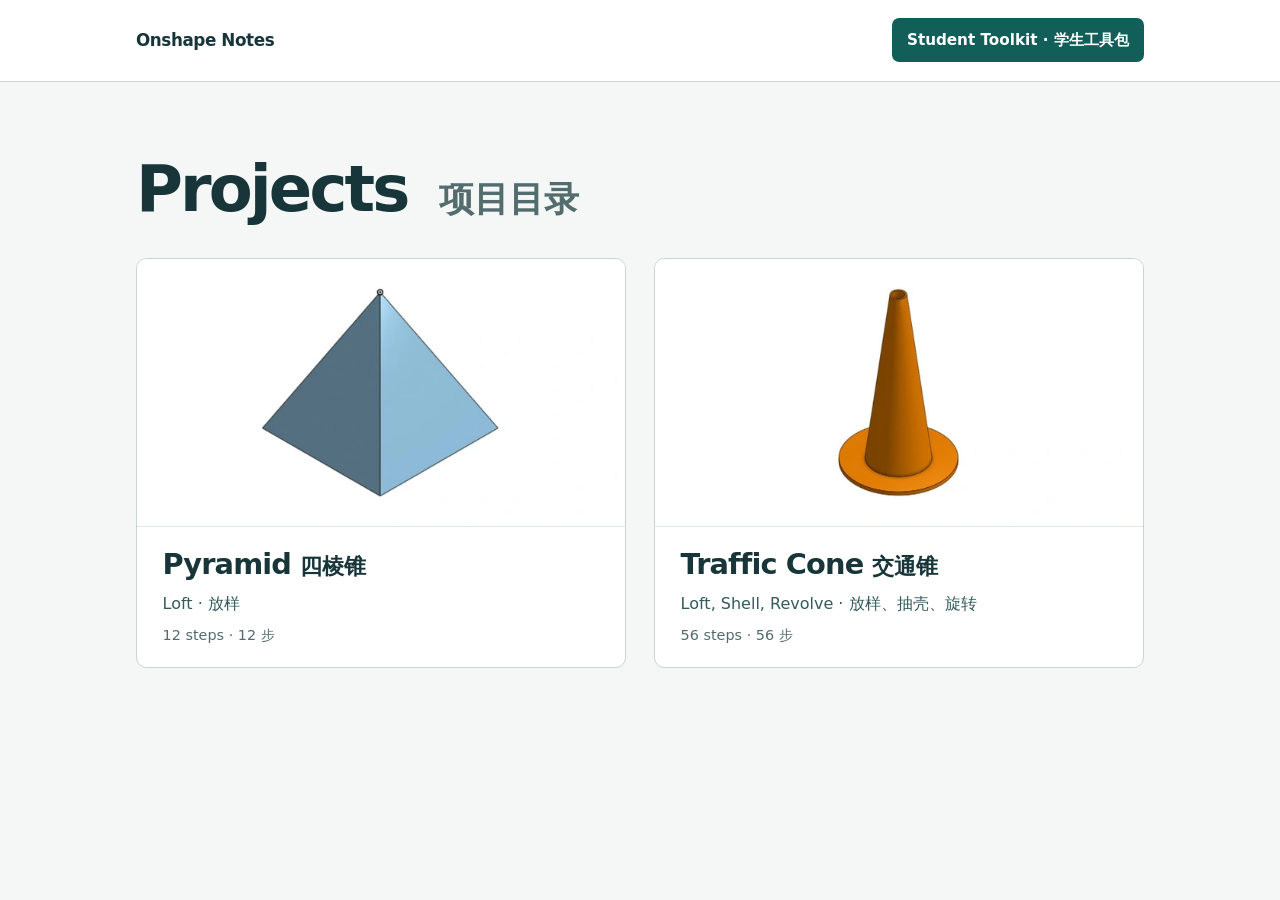
==== commit 1dea7af6: "Add student toolkit instructions, prompt copying, and skill downloads" ====
--- a/index.html
+++ b/index.html
@@ -25,7 +25,11 @@
     body { margin: 0; }
     .wrap { width: min(100% - 2.5rem, 63rem); margin-inline: auto; }
     .mast { padding-block: 1.15rem; border-bottom: 1px solid #cbd9d5; background: #fff; }
+    .mast-inner { display: flex; align-items: center; justify-content: space-between; flex-wrap: wrap; gap: .75rem 1.25rem; }
     .brand { margin: 0; font-size: 1.05rem; font-weight: 700; letter-spacing: -.025em; }
+    .toolkit { display: inline-flex; align-items: center; min-height: 44px; padding: .5rem .95rem; border-radius: .45rem; background: #125e58; color: #fff; text-decoration: none; font-size: .95rem; font-weight: 600; }
+    .toolkit:hover { background: #0b4946; }
+    .toolkit:focus-visible { outline: 3px solid #167671; outline-offset: 3px; }
     main { padding-block: clamp(2rem, 6vw, 4.5rem); }
     h1 { margin: 0 0 clamp(1.4rem, 3vw, 2.1rem); font-size: clamp(2.4rem, 6vw, 4rem); letter-spacing: -.045em; line-height: 1.1; }
     h1 [lang] { display: inline-block; margin-left: .35em; color: #536c6e; font-size: .54em; letter-spacing: 0; }
@@ -48,7 +52,12 @@
   </style>
 </head>
 <body>
-  <header class="mast"><div class="wrap"><p class="brand">Onshape Notes</p></div></header>
+  <header class="mast">
+    <div class="wrap mast-inner">
+      <p class="brand">Onshape Notes</p>
+      <a class="toolkit" href="student-toolkit/">Student Toolkit ·&nbsp;<span lang="zh-CN">学生工具包</span></a>
+    </div>
+  </header>
   <main class="wrap">
     <h1>Projects <span lang="zh-CN">项目目录</span></h1>
     <nav class="projects" aria-label="Choose a project · 选择项目">
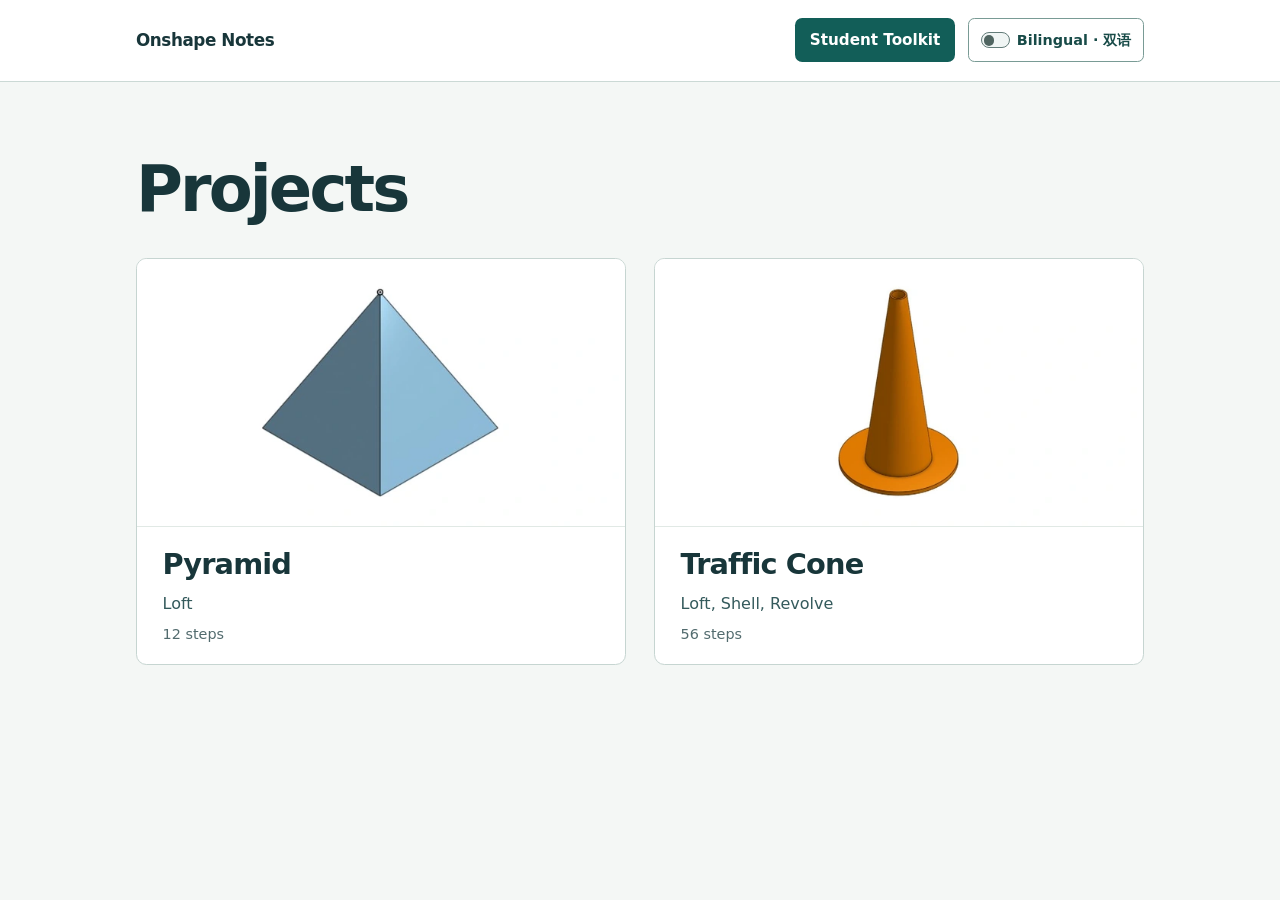
==== commit 89057f44: "Default the project directory and modeling lessons to English with a shared bilingual toggle" ====
--- a/index.html
+++ b/index.html
@@ -3,8 +3,10 @@
 <head>
   <meta charset="utf-8">
   <meta name="viewport" content="width=device-width, initial-scale=1">
-  <meta name="description" content="Choose an Onshape project and follow its bilingual, animated tutorial. 选择项目，查看中英双语 Onshape 建模教程。">
-  <title>Projects · 项目目录 | Onshape Notes</title>
+  <meta name="description" content="Choose an Onshape project and follow its animated modeling tutorial in English, with optional Chinese translations.">
+  <title>Projects | Onshape Notes</title>
+  <link rel="stylesheet" href="language.css">
+  <script defer src="language.js"></script>
   <script>
     function openLegacyPyramidStep() {
       if (/^#step-(0[1-9]|1[0-2])$/.test(location.hash)) {
@@ -27,12 +29,14 @@
     .mast { padding-block: 1.15rem; border-bottom: 1px solid #cbd9d5; background: #fff; }
     .mast-inner { display: flex; align-items: center; justify-content: space-between; flex-wrap: wrap; gap: .75rem 1.25rem; }
     .brand { margin: 0; font-size: 1.05rem; font-weight: 700; letter-spacing: -.025em; }
-    .toolkit { display: inline-flex; align-items: center; min-height: 44px; padding: .5rem .95rem; border-radius: .45rem; background: #125e58; color: #fff; text-decoration: none; font-size: .95rem; font-weight: 600; }
+    .mast-nav { display: flex; align-items: center; flex-wrap: wrap; gap: .5rem .8rem; }
+    .toolkit { display: inline-flex; flex-direction: column; align-items: center; justify-content: center; min-height: 44px; padding: .5rem .95rem; border-radius: .45rem; background: #125e58; color: #fff; text-decoration: none; font-size: .95rem; font-weight: 600; }
+    .toolkit .zh { color: inherit; }
     .toolkit:hover { background: #0b4946; }
     .toolkit:focus-visible { outline: 3px solid #167671; outline-offset: 3px; }
     main { padding-block: clamp(2rem, 6vw, 4.5rem); }
     h1 { margin: 0 0 clamp(1.4rem, 3vw, 2.1rem); font-size: clamp(2.4rem, 6vw, 4rem); letter-spacing: -.045em; line-height: 1.1; }
-    h1 [lang] { display: inline-block; margin-left: .35em; color: #536c6e; font-size: .54em; letter-spacing: 0; }
+    h1 .zh { margin-top: .12em; color: #536c6e; font-size: .54em; letter-spacing: 0; }
     .projects { display: grid; grid-template-columns: repeat(2, minmax(0, 1fr)); gap: clamp(1rem, 2.7vw, 1.75rem); }
     .project { min-width: 0; display: block; border: 1px solid #c6d5d1; border-radius: .65rem; overflow: hidden; background: #fff; color: inherit; text-decoration: none; }
     .project:hover, .project:focus-visible { border-color: #28726c; }
@@ -41,7 +45,7 @@
     .project img { display: block; width: 100%; height: auto; }
     .card-copy { padding: 1.2rem clamp(1.15rem, 2.5vw, 1.6rem) 1.35rem; border-top: 1px solid #e1e9e5; }
     h2 { margin: 0; font-size: clamp(1.35rem, 3vw, 1.8rem); line-height: 1.3; letter-spacing: -.03em; }
-    h2 [lang] { display: inline-block; font-size: .77em; font-weight: 600; letter-spacing: 0; }
+    h2 .zh { margin-top: .15em; font-size: .77em; font-weight: 600; letter-spacing: 0; }
     .skills { margin: .55rem 0 .18rem; color: #345a5c; font-size: 1rem; line-height: 1.5; }
     .steps { margin: .65rem 0 0; color: #526b6e; font-size: .9rem; }
     @media (max-width: 620px) {
@@ -55,26 +59,29 @@
   <header class="mast">
     <div class="wrap mast-inner">
       <p class="brand">Onshape Notes</p>
-      <a class="toolkit" href="student-toolkit/">Student Toolkit ·&nbsp;<span lang="zh-CN">学生工具包</span></a>
+      <nav class="mast-nav" aria-label="Site navigation">
+        <a class="toolkit" href="student-toolkit/">Student Toolkit<span class="zh" lang="zh-CN">学生工具包</span></a>
+        <button id="bilingual-toggle" type="button" aria-pressed="false" hidden><span class="track" aria-hidden="true"></span><span>Bilingual · <span lang="zh-CN">双语</span></span></button>
+      </nav>
     </div>
   </header>
   <main class="wrap">
-    <h1>Projects <span lang="zh-CN">项目目录</span></h1>
-    <nav class="projects" aria-label="Choose a project · 选择项目">
+    <h1>Projects<span class="zh" lang="zh-CN">项目目录</span></h1>
+    <nav class="projects" aria-label="Choose a project">
       <a class="project" href="pyramid/">
         <img src="previews/pyramid.webp" width="640" height="350" alt="">
         <div class="card-copy">
-          <h2>Pyramid <span lang="zh-CN">四棱锥</span></h2>
-          <p class="skills">Loft <span lang="zh-CN">· 放样</span></p>
-          <p class="steps">12 steps <span lang="zh-CN">· 12 步</span></p>
+          <h2>Pyramid<span class="zh" lang="zh-CN">四棱锥</span></h2>
+          <p class="skills">Loft<span class="zh" lang="zh-CN">放样</span></p>
+          <p class="steps">12 steps<span class="zh" lang="zh-CN">12 步</span></p>
         </div>
       </a>
       <a class="project" href="traffic-cone/">
         <img src="previews/traffic-cone.webp" width="640" height="350" alt="">
         <div class="card-copy">
-          <h2>Traffic Cone <span lang="zh-CN">交通锥</span></h2>
-          <p class="skills">Loft, Shell, Revolve <span lang="zh-CN">· 放样、抽壳、旋转</span></p>
-          <p class="steps">56 steps <span lang="zh-CN">· 56 步</span></p>
+          <h2>Traffic Cone<span class="zh" lang="zh-CN">交通锥</span></h2>
+          <p class="skills">Loft, Shell, Revolve<span class="zh" lang="zh-CN">放样、抽壳、旋转</span></p>
+          <p class="steps">56 steps<span class="zh" lang="zh-CN">56 步</span></p>
         </div>
       </a>
     </nav>
--- a/language.css
+++ b/language.css
@@ -0,0 +1,69 @@
+html:not([data-bilingual="true"]) .zh,
+#bilingual-toggle[hidden] {
+  display: none !important;
+}
+
+html[data-bilingual="true"] .zh {
+  display: block;
+}
+
+#bilingual-toggle {
+  box-sizing: border-box;
+  display: inline-flex;
+  align-items: center;
+  justify-content: center;
+  gap: .45rem;
+  min-height: 44px;
+  padding: .48rem .72rem;
+  border: 1px solid #799b95;
+  border-radius: .4rem;
+  color: #184b48;
+  background: white;
+  font: inherit;
+  font-size: .9rem;
+  font-weight: 600;
+  line-height: 1.4;
+  white-space: nowrap;
+  cursor: pointer;
+}
+
+#bilingual-toggle:focus-visible {
+  outline: 3px solid #167671;
+  outline-offset: 3px;
+}
+
+#bilingual-toggle[aria-pressed="true"] {
+  background: #e3f2ed;
+  border-color: #176961;
+}
+
+#bilingual-toggle .track {
+  box-sizing: border-box;
+  display: inline-flex;
+  align-items: center;
+  flex: none;
+  width: 1.8rem;
+  height: 1rem;
+  padding-inline: 2px;
+  border: 1px solid #637c79;
+  border-radius: 1rem;
+  background: #f0f5f4;
+}
+
+#bilingual-toggle .track::before {
+  content: "";
+  width: .64rem;
+  height: .64rem;
+  background: #506561;
+  border-radius: 50%;
+}
+
+#bilingual-toggle[aria-pressed="true"] .track {
+  justify-content: flex-end;
+  border-color: #176961;
+  background: #176961;
+}
+
+#bilingual-toggle[aria-pressed="true"] .track::before {
+  background: white;
+}
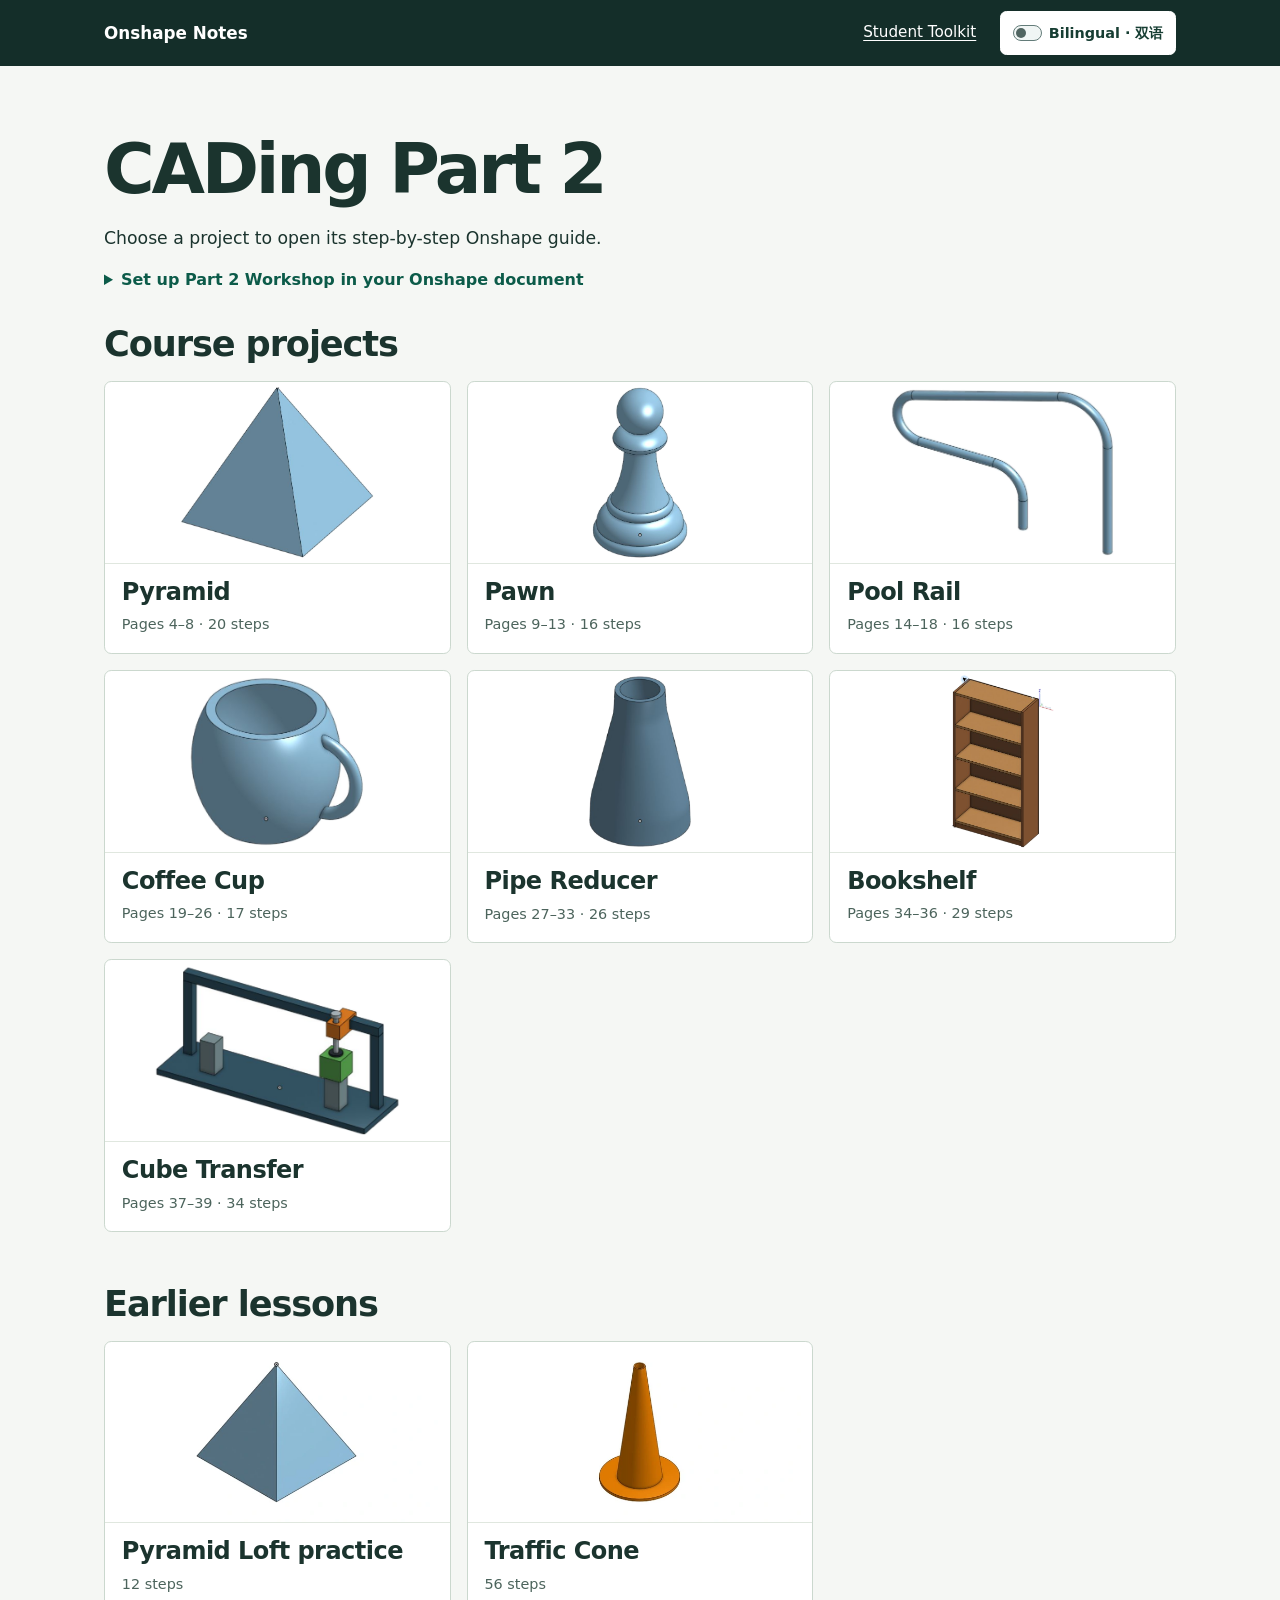
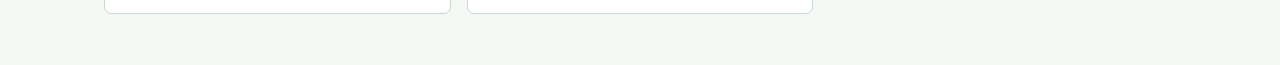
==== commit 2e611a1f: "Publish seven CADing Part 2 tutorials and their step demonstrations" ====
--- a/index.html
+++ b/index.html
@@ -1,90 +1,29 @@
 <!doctype html>
-<html lang="en">
-<head>
-  <meta charset="utf-8">
-  <meta name="viewport" content="width=device-width, initial-scale=1">
-  <meta name="description" content="Choose an Onshape project and follow its animated modeling tutorial in English, with optional Chinese translations.">
-  <title>Projects | Onshape Notes</title>
-  <link rel="stylesheet" href="language.css">
-  <script defer src="language.js"></script>
-  <script>
-    function openLegacyPyramidStep() {
-      if (/^#step-(0[1-9]|1[0-2])$/.test(location.hash)) {
-        location.replace('pyramid/' + location.search + location.hash);
-      }
+<html lang="en"><head><meta charset="utf-8"><meta name="viewport" content="width=device-width,initial-scale=1">
+<meta name="theme-color" content="#142e29"><title>CADing Part 2 | Onshape Notes</title>
+<link rel="stylesheet" href="part2.css"><link rel="stylesheet" href="language.css">
+<script defer src="language.js"></script><script>
+  function openLegacyPyramidStep() {
+    if (/^#step-(0[1-9]|1[0-2])$/.test(location.hash)) {
+      location.replace('pyramid/' + location.search + location.hash);
     }
-    openLegacyPyramidStep();
-    window.addEventListener('hashchange', openLegacyPyramidStep);
-  </script>
-  <style>
-    :root {
-      color-scheme: light;
-      font-family: "Segoe UI", "Microsoft YaHei", system-ui, sans-serif;
-      color: #18363a;
-      background: #f4f7f5;
-    }
-    * { box-sizing: border-box; }
-    body { margin: 0; }
-    .wrap { width: min(100% - 2.5rem, 63rem); margin-inline: auto; }
-    .mast { padding-block: 1.15rem; border-bottom: 1px solid #cbd9d5; background: #fff; }
-    .mast-inner { display: flex; align-items: center; justify-content: space-between; flex-wrap: wrap; gap: .75rem 1.25rem; }
-    .brand { margin: 0; font-size: 1.05rem; font-weight: 700; letter-spacing: -.025em; }
-    .mast-nav { display: flex; align-items: center; flex-wrap: wrap; gap: .5rem .8rem; }
-    .toolkit { display: inline-flex; flex-direction: column; align-items: center; justify-content: center; min-height: 44px; padding: .5rem .95rem; border-radius: .45rem; background: #125e58; color: #fff; text-decoration: none; font-size: .95rem; font-weight: 600; }
-    .toolkit .zh { color: inherit; }
-    .toolkit:hover { background: #0b4946; }
-    .toolkit:focus-visible { outline: 3px solid #167671; outline-offset: 3px; }
-    main { padding-block: clamp(2rem, 6vw, 4.5rem); }
-    h1 { margin: 0 0 clamp(1.4rem, 3vw, 2.1rem); font-size: clamp(2.4rem, 6vw, 4rem); letter-spacing: -.045em; line-height: 1.1; }
-    h1 .zh { margin-top: .12em; color: #536c6e; font-size: .54em; letter-spacing: 0; }
-    .projects { display: grid; grid-template-columns: repeat(2, minmax(0, 1fr)); gap: clamp(1rem, 2.7vw, 1.75rem); }
-    .project { min-width: 0; display: block; border: 1px solid #c6d5d1; border-radius: .65rem; overflow: hidden; background: #fff; color: inherit; text-decoration: none; }
-    .project:hover, .project:focus-visible { border-color: #28726c; }
-    .project:hover h2, .project:focus-visible h2 { text-decoration: underline; text-decoration-thickness: 2px; text-underline-offset: .15em; }
-    .project:focus-visible { outline: 3px solid #167671; outline-offset: 4px; }
-    .project img { display: block; width: 100%; height: auto; }
-    .card-copy { padding: 1.2rem clamp(1.15rem, 2.5vw, 1.6rem) 1.35rem; border-top: 1px solid #e1e9e5; }
-    h2 { margin: 0; font-size: clamp(1.35rem, 3vw, 1.8rem); line-height: 1.3; letter-spacing: -.03em; }
-    h2 .zh { margin-top: .15em; font-size: .77em; font-weight: 600; letter-spacing: 0; }
-    .skills { margin: .55rem 0 .18rem; color: #345a5c; font-size: 1rem; line-height: 1.5; }
-    .steps { margin: .65rem 0 0; color: #526b6e; font-size: .9rem; }
-    @media (max-width: 620px) {
-      .wrap { width: min(100% - 2rem, 28rem); }
-      .projects { grid-template-columns: 1fr; }
-      .card-copy { padding: 1rem 1.15rem 1.2rem; }
-    }
-  </style>
-</head>
-<body>
-  <header class="mast">
-    <div class="wrap mast-inner">
-      <p class="brand">Onshape Notes</p>
-      <nav class="mast-nav" aria-label="Site navigation">
-        <a class="toolkit" href="student-toolkit/">Student Toolkit<span class="zh" lang="zh-CN">学生工具包</span></a>
-        <button id="bilingual-toggle" type="button" aria-pressed="false" hidden><span class="track" aria-hidden="true"></span><span>Bilingual · <span lang="zh-CN">双语</span></span></button>
-      </nav>
-    </div>
-  </header>
-  <main class="wrap">
-    <h1>Projects<span class="zh" lang="zh-CN">项目目录</span></h1>
-    <nav class="projects" aria-label="Choose a project">
-      <a class="project" href="pyramid/">
-        <img src="previews/pyramid.webp" width="640" height="350" alt="">
-        <div class="card-copy">
-          <h2>Pyramid<span class="zh" lang="zh-CN">四棱锥</span></h2>
-          <p class="skills">Loft<span class="zh" lang="zh-CN">放样</span></p>
-          <p class="steps">12 steps<span class="zh" lang="zh-CN">12 步</span></p>
-        </div>
-      </a>
-      <a class="project" href="traffic-cone/">
-        <img src="previews/traffic-cone.webp" width="640" height="350" alt="">
-        <div class="card-copy">
-          <h2>Traffic Cone<span class="zh" lang="zh-CN">交通锥</span></h2>
-          <p class="skills">Loft, Shell, Revolve<span class="zh" lang="zh-CN">放样、抽壳、旋转</span></p>
-          <p class="steps">56 steps<span class="zh" lang="zh-CN">56 步</span></p>
-        </div>
-      </a>
-    </nav>
-  </main>
-</body>
-</html>
+  }
+  openLegacyPyramidStep();
+  window.addEventListener('hashchange', openLegacyPyramidStep);
+</script></head>
+<body><header class="mast"><div class="wrap"><a href="./" class="brand">Onshape Notes<span class="zh" lang="zh-CN">Onshape 笔记</span></a>
+<nav class="utility" aria-label="Site navigation"><a href="student-toolkit/">Student Toolkit<span class="zh" lang="zh-CN">学生工具包</span></a><button id="bilingual-toggle" type="button" aria-pressed="false" hidden><span class="track" aria-hidden="true"></span><span>Bilingual · <span lang="zh-CN">双语</span></span></button></nav></div></header>
+<main class="wrap"><header class="heading"><h1>CADing Part 2<span class="zh" lang="zh-CN">CAD 建模 第二部分</span></h1>
+<p class="intro">Choose a project to open its step-by-step Onshape guide.<span class="zh" lang="zh-CN">选择一个项目，打开对应的 Onshape 分步教程。</span></p>
+<details class="workshop-setup"><summary>Set up Part 2 Workshop in your Onshape document<span class="zh" lang="zh-CN">在自己的 Onshape 文档中添加 Part 2 Workshop</span></summary><ol><li><a download href="Part%202%20Workshop.fs.txt">Download the workshop FeatureScript<span class="zh" lang="zh-CN">下载 Workshop 的 FeatureScript 源码</span></a></li><li>Open the downloaded text file and copy its entire contents. In your Onshape practice document, click the + at the bottom left, then click Create Feature Studio.<span class="zh" lang="zh-CN">打开下载的文本文件，复制全部内容。在自己的 Onshape 练习文档左下角单击 +，再单击 Create Feature Studio。</span></li><li>Click inside the Feature Studio editor, select all the starter code, and paste the copied text. Click Commit. Open a Part Studio in the same document and click Custom features in this workspace at the right end of the toolbar. Part 2 Workshop should appear in the list.<span class="zh" lang="zh-CN">单击 Feature Studio 编辑区，全选初始代码，粘贴复制的文本，再单击 Commit。打开同一文档中的 Part Studio，单击工具栏右端的 Custom features in this workspace，列表中应出现 Part 2 Workshop。</span></li></ol></details></header>
+<section class="directory"><h2 class="section-title">Course projects<span class="zh" lang="zh-CN">课程项目</span></h2><div class="grid"><a class="card" href="p2-pyramid/"><img src="workshop-media/pyramid/model.png" width="680" height="358" alt="" loading="lazy"><div class="card-copy">
+<h3>Pyramid<span class="zh" lang="zh-CN">四棱锥</span></h3><p class="meta">Pages 4–8 · 20 steps<span class="zh" lang="zh-CN">第 4–8 页 · 20 步</span></p></div></a><a class="card" href="p2-pawn/"><img src="workshop-media/pawn/model.png" width="680" height="358" alt="" loading="lazy"><div class="card-copy">
+<h3>Pawn<span class="zh" lang="zh-CN">国际象棋兵</span></h3><p class="meta">Pages 9–13 · 16 steps<span class="zh" lang="zh-CN">第 9–13 页 · 16 步</span></p></div></a><a class="card" href="p2-pool-rail/"><img src="workshop-media/pool-rail/model.png" width="680" height="358" alt="" loading="lazy"><div class="card-copy">
+<h3>Pool Rail<span class="zh" lang="zh-CN">泳池扶手</span></h3><p class="meta">Pages 14–18 · 16 steps<span class="zh" lang="zh-CN">第 14–18 页 · 16 步</span></p></div></a><a class="card" href="p2-coffee-cup/"><img src="workshop-media/coffee-cup/model.png" width="680" height="358" alt="" loading="lazy"><div class="card-copy">
+<h3>Coffee Cup<span class="zh" lang="zh-CN">咖啡杯</span></h3><p class="meta">Pages 19–26 · 17 steps<span class="zh" lang="zh-CN">第 19–26 页 · 17 步</span></p></div></a><a class="card" href="p2-pipe-reducer/"><img src="workshop-media/pipe-reducer/model.png" width="680" height="358" alt="" loading="lazy"><div class="card-copy">
+<h3>Pipe Reducer<span class="zh" lang="zh-CN">异径管</span></h3><p class="meta">Pages 27–33 · 26 steps<span class="zh" lang="zh-CN">第 27–33 页 · 26 步</span></p></div></a><a class="card" href="p2-bookshelf/"><img src="workshop-media/bookshelf/model.png" width="680" height="358" alt="" loading="lazy"><div class="card-copy">
+<h3>Bookshelf<span class="zh" lang="zh-CN">书架</span></h3><p class="meta">Pages 34–36 · 29 steps<span class="zh" lang="zh-CN">第 34–36 页 · 29 步</span></p></div></a><a class="card" href="p2-cube-transfer/"><img src="workshop-media/cube-transfer/model.png" width="680" height="358" alt="" loading="lazy"><div class="card-copy">
+<h3>Cube Transfer<span class="zh" lang="zh-CN">方块搬运机构</span></h3><p class="meta">Pages 37–39 · 34 steps<span class="zh" lang="zh-CN">第 37–39 页 · 34 步</span></p></div></a></div></section>
+<section class="directory"><h2 class="section-title">Earlier lessons<span class="zh" lang="zh-CN">以往课程</span></h2><div class="grid"><a class="card" href="pyramid/"><img src="previews/pyramid.webp" width="680" height="358" alt="" loading="lazy"><div class="card-copy">
+<h3>Pyramid Loft practice<span class="zh" lang="zh-CN">四棱锥放样练习</span></h3><p class="meta">12 steps<span class="zh" lang="zh-CN">12 步</span></p></div></a><a class="card" href="traffic-cone/"><img src="previews/traffic-cone.webp" width="680" height="358" alt="" loading="lazy"><div class="card-copy">
+<h3>Traffic Cone<span class="zh" lang="zh-CN">交通锥</span></h3><p class="meta">56 steps<span class="zh" lang="zh-CN">56 步</span></p></div></a></div></section></main></body></html>
--- a/part2.css
+++ b/part2.css
@@ -0,0 +1,98 @@
+:root {
+  color-scheme: light;
+  font-family: "Segoe UI","Microsoft YaHei",system-ui,sans-serif;
+  color: #1b342e;
+  background: #f5f7f4;
+  line-height: 1.55;
+  --ink: #1b342e;
+  --muted: #4c645c;
+  --accent: #0c5b49;
+  --line: #cbd8ce;
+  --paper: #fff;
+}
+* { box-sizing: border-box; }
+body { margin: 0; }
+a { color: var(--accent); text-underline-offset: .2em; }
+a:hover { text-decoration-thickness: 2px; }
+:focus-visible { outline: 3px solid #2871aa; outline-offset: 4px; }
+.wrap { max-width: 1192px; margin: auto; padding-inline: clamp(16px,4.8vw,60px); }
+.mast { background: #142e29; color: white; }
+.mast .wrap { min-height: 66px; padding-block: 10px; display: flex; align-items: center; justify-content: space-between; gap: 12px 24px; flex-wrap: wrap; }
+.brand { font-size: 1.05rem; color: white; text-decoration: none; font-weight: 700; }
+.brand .zh { color: #b8cfc4; }
+nav.utility { display: flex; align-items: center; flex-wrap: wrap; gap: 10px 24px; }
+.utility a { color: #fff; font-size: .95rem; }
+.mast #bilingual-toggle { background: white; color: #173e33; border-color: white; }
+.mast #bilingual-toggle[aria-pressed=true] { background: #d4f0dd; }
+.heading { padding-block: clamp(28px,5vw,65px) 32px; }
+h1,h2,h3,p,figure { margin: 0; }
+h1,h2,h3 { line-height: 1.14; text-wrap: balance; }
+h1 { font-size: clamp(2.2rem,5.4vw,4.35rem); letter-spacing: -.047em; }
+h2 { font-size: clamp(1.45rem,2.9vw,2.2rem); letter-spacing: -.032em; }
+h3 { font-size: clamp(1.15rem,2vw,1.5rem); letter-spacing: -.022em; }
+.zh { color: #425e52; font-weight: 450; letter-spacing: 0; }
+h1 .zh,h2 .zh,h3 .zh { font-size: .72em; margin-top: .25em; line-height: 1.4; }
+.kicker { margin: 0 0 .6rem; color: var(--accent); font-size: .92rem; font-weight: 650; }
+.heading .intro { max-width: 72ch; font-size: 1.08rem; margin-top: 1rem; }
+.heading .intro .zh { margin-top: .3rem; }
+.resources { display: flex; flex-wrap: wrap; align-items: center; gap: 10px; margin-top: 1.2rem; }
+.doc { display: inline-block; padding: .65rem 1rem; border: 1px solid var(--accent); border-radius: .32rem; color: white; background: var(--accent); font-weight: 600; font-size: .94rem; text-decoration: none; }
+.doc:hover { background: #08483a; }
+.doc .zh { color: #eef9f2; }
+.feature-source { padding: .4rem .3rem; font-size: .94rem; font-weight: 600; }
+.grid { display: grid; grid-template-columns: repeat(3,minmax(0,1fr)); gap: 16px; }
+section.directory { margin-block: 0 3.2rem; }
+.section-title { margin-bottom: 1.05rem; }
+.card { display: flex; flex-direction: column; min-width: 0; background: white; border: 1px solid var(--line); border-radius: .45rem; overflow: hidden; color: var(--ink); text-decoration: none; }
+.card:hover { border-color: var(--accent); }
+.card:hover h3 { text-decoration: underline; text-decoration-thickness: 1.5px; text-underline-offset: .15em; }
+.card img { width: 100%; height: auto; display: block; aspect-ratio: 1.9; object-fit: contain; border-bottom: 1px solid #e0e7df; }
+.card-copy { padding: .95rem 1.05rem 1.1rem; }
+.meta { color: var(--muted); font-size: .9rem; }
+.card .meta { margin-top: .45rem; }
+.back { display: inline-block; margin-bottom: 1.1rem; }
+.layout { display: grid; grid-template-columns: minmax(168px, 22%) minmax(0, 1fr); gap: clamp(18px,3.5vw,48px); align-items: start; padding-bottom: 2.25rem; }
+.step-nav { position: sticky; top: .7rem; max-height: calc(100vh - 1.6rem); overflow-y: auto; padding: 4px 8px 8px 4px; }
+.step-nav summary { cursor: pointer; font-size: 1.04rem; font-weight: 650; }
+.step-nav ol { list-style: none; margin: .6rem 0 0; padding: 0; }
+.step-nav li + li { border-top: 1px solid var(--line); }
+.step-nav a { display: grid; grid-template-columns: 1.65rem 1fr; gap: .2rem; padding: .5rem 0; font-size: .92rem; text-decoration: none; line-height: 1.4; }
+.step-nav a:hover { text-decoration: underline; }
+.index { color: var(--muted); font-variant-numeric: tabular-nums; }
+.steps { display: grid; gap: 14px; min-width: 0; }
+.route-heading { margin: .2rem 0 .1rem; }
+.route-heading:not(:first-child) { margin-top: 1.7rem; }
+.route-heading p { max-width: 72ch; margin-top: .55rem; color: var(--muted); }
+.with-reference { display: grid; grid-template-columns: minmax(0,1fr) minmax(100px,24%); gap: 1rem; align-items: center; }
+.reference { min-width: 0; }
+.reference a,.reference img { display: block; }
+.reference img { width: 100%; height: auto; border: 1px solid var(--line); border-radius: .3rem; }
+.reference figcaption { color: var(--muted); font-size: .86rem; margin-top: .25rem; }
+@media (max-width:520px) { .with-reference { grid-template-columns: 1fr; } .reference { max-width: 155px; } }
+.route-label { font-size: .9rem; font-weight: 650; color: var(--ink); padding: .5rem 0 .2rem; }
+.step-nav li.route-label:not(:first-child) { padding-top: .9rem; }
+.step { scroll-margin-top: .8rem; border: 1px solid var(--line); border-radius: .45rem; padding: clamp(16px,3vw,30px); background: var(--paper); min-width: 0; }
+.step:target { border-color: #347762; box-shadow: inset 3px 0 #347762; }
+.step-id { color: var(--accent); display: inline-block; margin-bottom: .55rem; text-decoration: none; font-size: .86rem; font-weight: 650; font-variant-numeric: tabular-nums; }
+.step .action,.step .translated { margin-top: .75rem; overflow-wrap: anywhere; }
+.step .translated { margin-top: .3rem; }
+.step figure { margin-top: 1rem; }
+.step figure img { display: block; width: auto; max-width: 100%; height: auto; max-height: 34rem; margin: auto; }
+.step .frame { display: block; padding: 4px; border: 1px solid #d6dfd9; border-radius: .25rem; background: white; }
+.step figcaption { margin-top: .4rem; display: flex; justify-content: space-between; flex-wrap: wrap; gap: .35rem 1rem; font-size: .89rem; }
+.mark,.source { color: var(--muted); }
+.source { margin-top: .45rem; font-size: .89rem; }
+.missing { margin: .85rem 0; padding-left: .7rem; border-left: 3px solid #a96727; color: #774a17; font-size: .92rem; }
+.check { background: #edf5ef; border-radius: .25rem; margin-top: .9rem; padding: .65rem .85rem; }
+.check strong { color: #154c38; }
+.notes { padding: .8rem 1rem; margin-top: 1rem; background: #e8eee9; border-radius: .3rem; max-width: 75ch; }
+.return { margin: 0 0 3rem; }
+@media(max-width:800px) { .grid { grid-template-columns: repeat(2,minmax(0,1fr)); } }
+@media(max-width:710px) { .layout { display: block; } .step-nav { position: static; max-height: none; padding: .7rem .85rem; margin: 0 0 1rem; border: 1px solid var(--line); border-radius: .35rem; } .step-nav ol { columns: 2; column-gap: 1.1rem; } .step-nav li { break-inside: avoid; } }
+@media(max-width:520px) { .mast .wrap { gap: .65rem 1rem; } nav.utility { gap: .5rem .8rem; } .grid { grid-template-columns: 1fr; } .heading { padding-bottom: 1.5rem; } .step-nav ol { columns: 1; } .card img { max-height: 170px; } }
+@media print { body { background: #fff; } .mast,.step-nav,.resources,.back,.return,figcaption a { display: none; } .wrap,.step { padding-inline: 0; } .layout { display: block; } .step { border: none; break-inside: avoid; } .step figure img { max-height: 280px; } }
+
+.workshop-setup { max-width: 75ch; margin-top: 1rem; }
+.workshop-setup summary { color: var(--accent); cursor: pointer; font-weight: 650; }
+.workshop-setup ol { margin: .65rem 0; padding-left: 1.6rem; }
+.workshop-setup li + li { margin-top: .45rem; }
